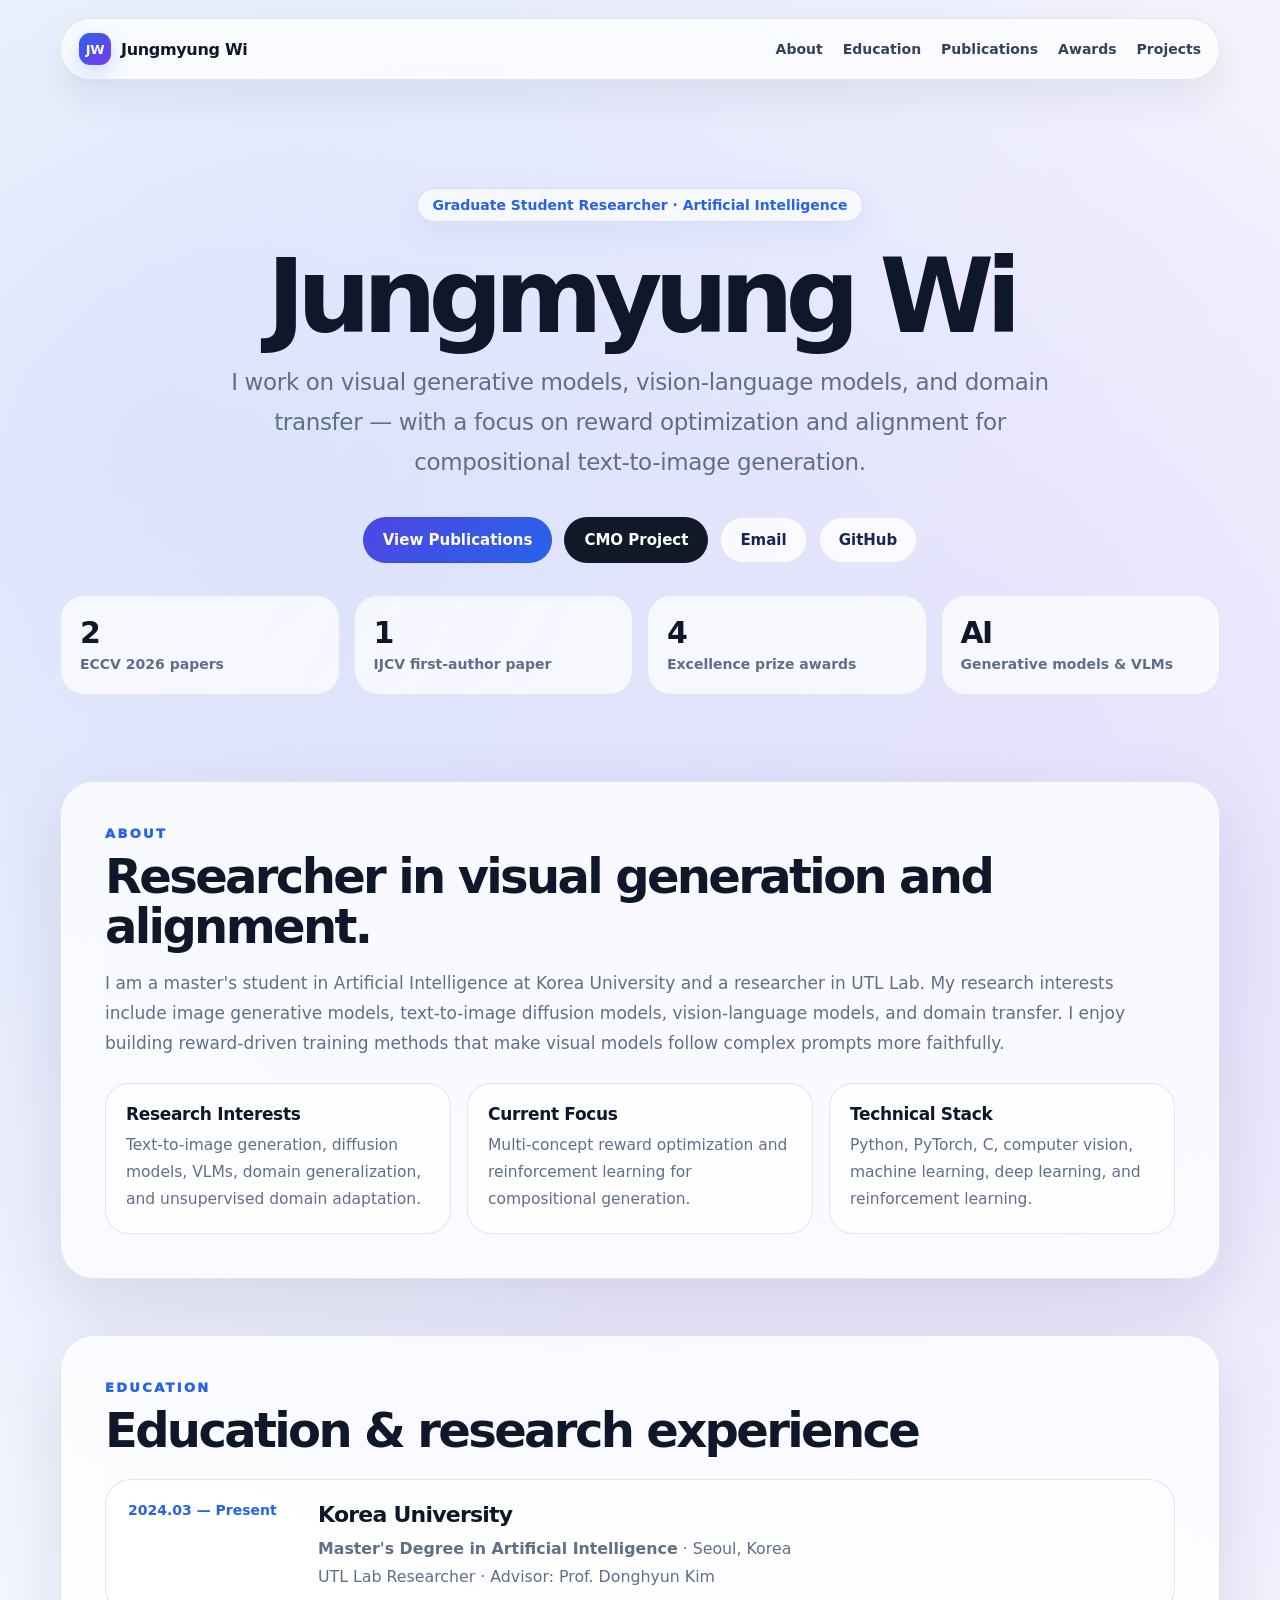
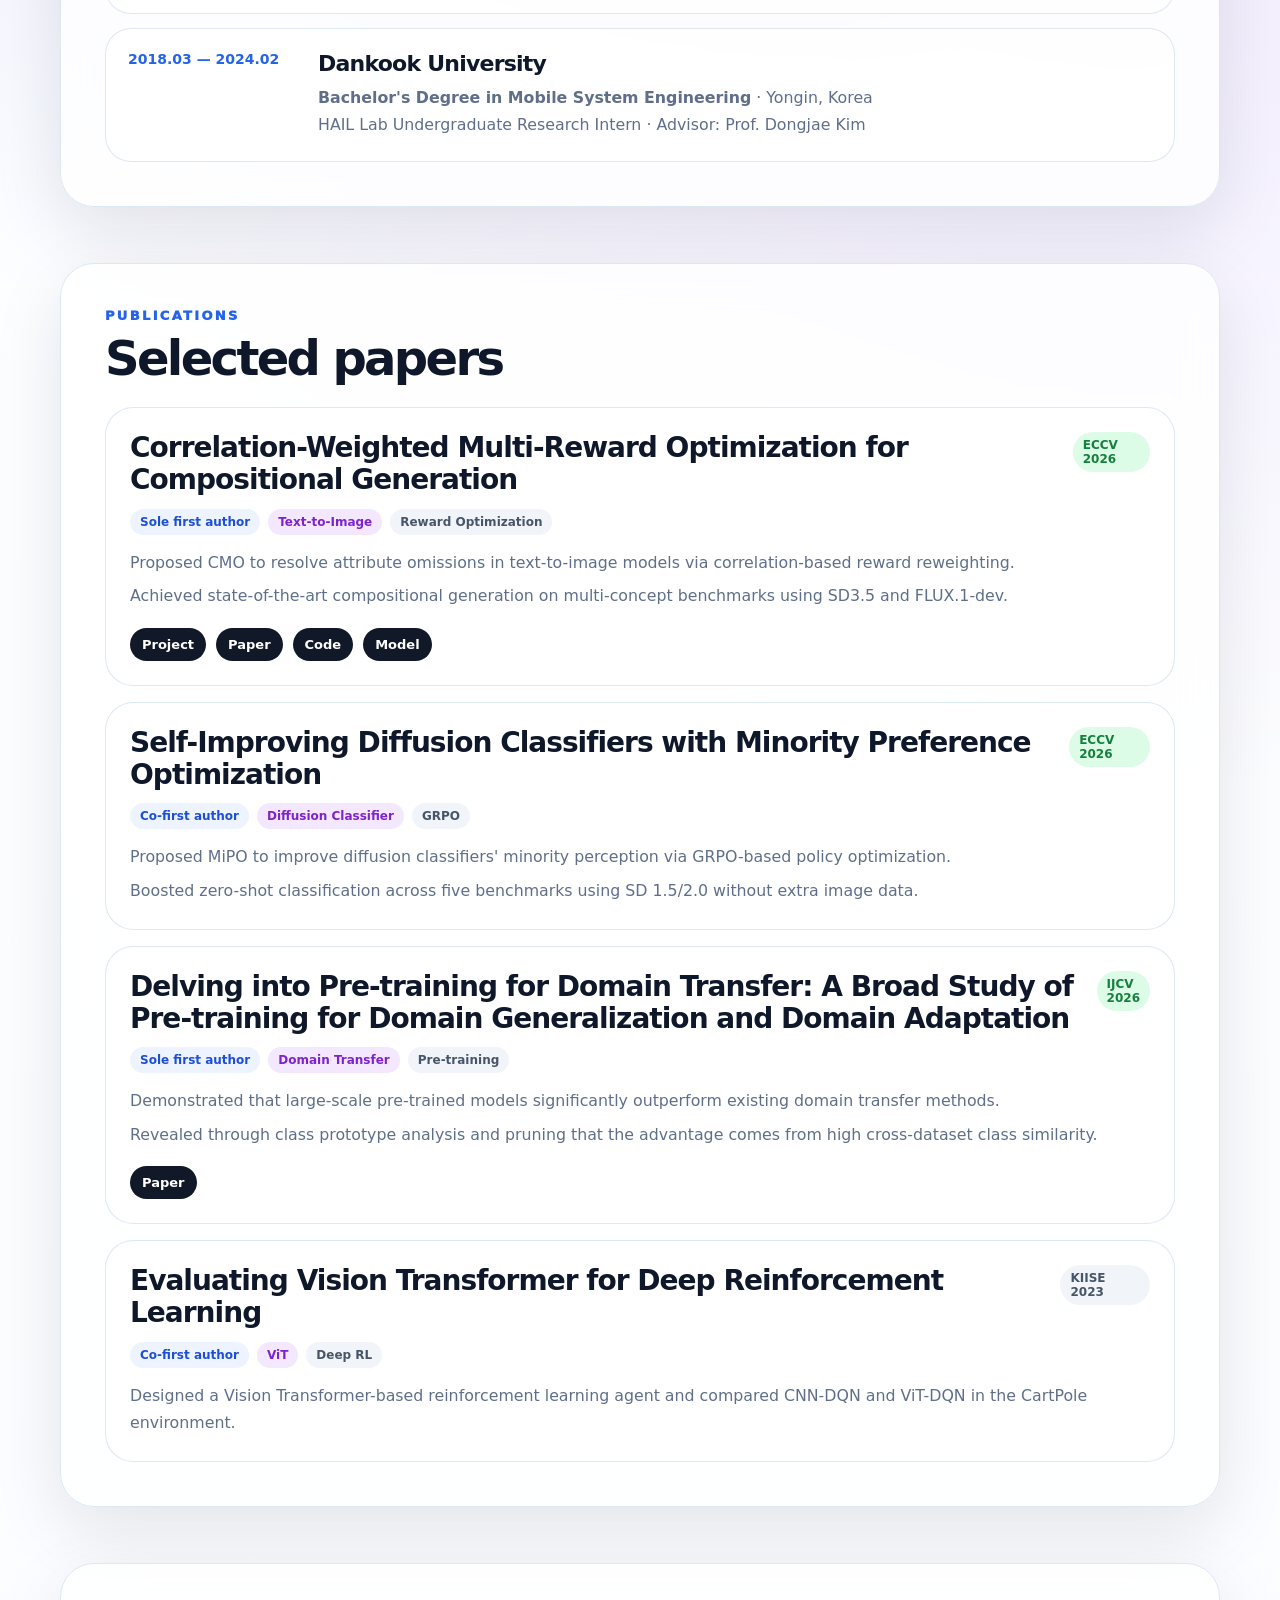
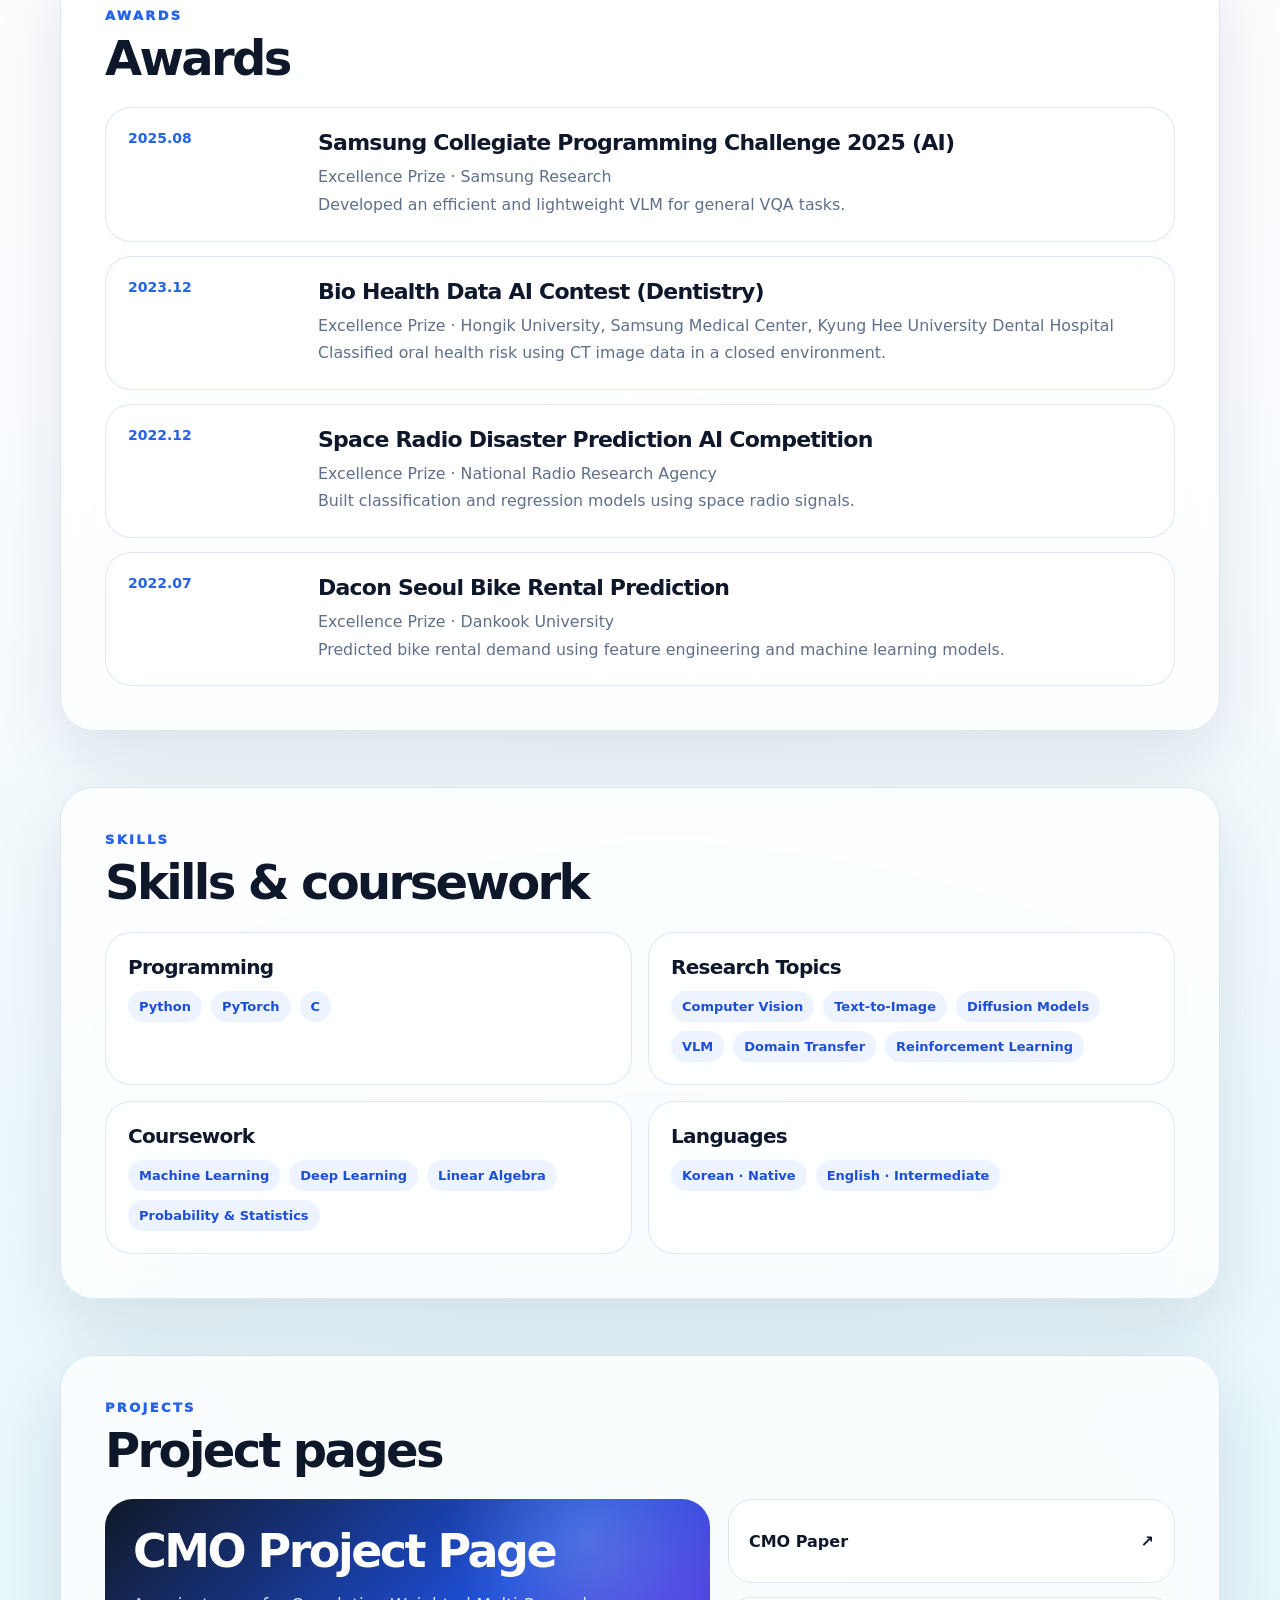
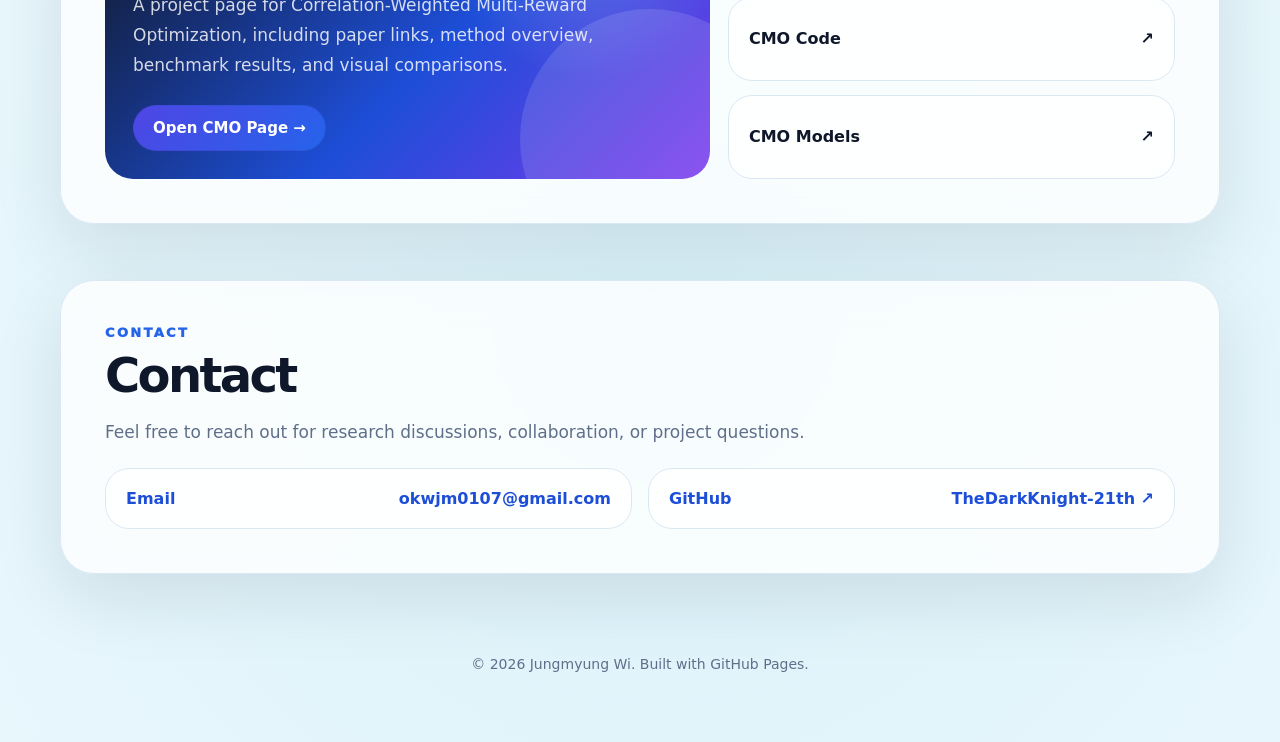
==== index.html @ b69b2a22 "change" ====
<!DOCTYPE html>
<html lang="en">
<head>
  <meta charset="UTF-8" />
  <meta name="viewport" content="width=device-width, initial-scale=1.0" />
  <meta name="description" content="Personal academic homepage of Jungmyung Wi." />
  <title>Jungmyung Wi</title>

  <style>
    :root {
      --bg: #f8fbff;
      --text: #0f172a;
      --muted: #5f6f89;
      --line: #dbe7f5;
      --blue: #2563eb;
      --blue2: #7c3aed;
      --cyan: #06b6d4;
      --green: #22c55e;
      --card: rgba(255, 255, 255, 0.78);
      --shadow: 0 24px 70px rgba(15, 23, 42, 0.10);
    }

    * {
      box-sizing: border-box;
    }

    html {
      scroll-behavior: smooth;
    }

    body {
      margin: 0;
      font-family: Inter, ui-sans-serif, system-ui, -apple-system, BlinkMacSystemFont, "Segoe UI", sans-serif;
      color: var(--text);
      background:
        radial-gradient(circle at 12% 8%, rgba(37, 99, 235, 0.15), transparent 28%),
        radial-gradient(circle at 88% 18%, rgba(124, 58, 237, 0.13), transparent 30%),
        radial-gradient(circle at 52% 92%, rgba(6, 182, 212, 0.13), transparent 32%),
        linear-gradient(180deg, #ffffff 0%, var(--bg) 100%);
      min-height: 100vh;
    }

    a {
      color: inherit;
      text-decoration: none;
    }

    .page {
      width: min(1160px, calc(100% - 40px));
      margin: 0 auto;
    }

    .nav {
      position: sticky;
      top: 18px;
      z-index: 10;
      margin-top: 18px;
      padding: 14px 18px;
      display: flex;
      align-items: center;
      justify-content: space-between;
      border: 1px solid var(--line);
      border-radius: 999px;
      background: rgba(255, 255, 255, 0.76);
      backdrop-filter: blur(16px);
      box-shadow: 0 16px 40px rgba(15, 23, 42, 0.07);
    }

    .brand {
      display: flex;
      align-items: center;
      gap: 10px;
      font-weight: 850;
      letter-spacing: -0.02em;
    }

    .brand-mark {
      width: 32px;
      height: 32px;
      display: grid;
      place-items: center;
      border-radius: 11px;
      color: white;
      background: linear-gradient(135deg, var(--blue), var(--blue2));
      box-shadow: 0 8px 20px rgba(37, 99, 235, 0.22);
      font-size: 13px;
    }

    .nav-links {
      display: flex;
      gap: 20px;
      color: #32425d;
      font-size: 14px;
      font-weight: 700;
    }

    .hero {
      padding: 108px 0 58px;
      text-align: center;
    }

    .eyebrow {
      display: inline-flex;
      align-items: center;
      gap: 8px;
      padding: 8px 14px;
      border: 1px solid #cfe0ff;
      border-radius: 999px;
      background: rgba(255, 255, 255, 0.72);
      color: var(--blue);
      font-weight: 850;
      font-size: 14px;
      box-shadow: 0 10px 30px rgba(37, 99, 235, 0.08);
    }

    h1 {
      margin: 26px auto 16px;
      max-width: 940px;
      font-size: clamp(52px, 9vw, 104px);
      line-height: 0.94;
      letter-spacing: -0.08em;
    }

    .subtitle {
      max-width: 820px;
      margin: 0 auto;
      color: var(--muted);
      font-size: clamp(18px, 2vw, 23px);
      line-height: 1.75;
      letter-spacing: -0.015em;
    }

    .hero-actions {
      margin-top: 34px;
      display: flex;
      justify-content: center;
      gap: 12px;
      flex-wrap: wrap;
    }

    .btn {
      display: inline-flex;
      align-items: center;
      justify-content: center;
      gap: 8px;
      padding: 13px 19px;
      border-radius: 999px;
      font-weight: 850;
      font-size: 15px;
      border: 1px solid rgba(15, 23, 42, 0.08);
      transition: transform 0.18s ease, box-shadow 0.18s ease;
      white-space: nowrap;
    }

    .btn:hover {
      transform: translateY(-2px);
      box-shadow: 0 16px 32px rgba(15, 23, 42, 0.12);
    }

    .btn-primary {
      color: white;
      background: linear-gradient(135deg, #4f46e5, #2563eb);
    }

    .btn-dark {
      color: white;
      background: #111827;
    }

    .btn-light {
      color: #172554;
      background: rgba(255, 255, 255, 0.80);
    }

    section {
      padding: 28px 0;
    }

    .section-card {
      border: 1px solid var(--line);
      border-radius: 34px;
      background: var(--card);
      backdrop-filter: blur(18px);
      box-shadow: var(--shadow);
      padding: clamp(24px, 4vw, 44px);
    }

    .section-title {
      margin: 0 0 10px;
      color: var(--blue);
      font-size: 13px;
      font-weight: 950;
      letter-spacing: 0.18em;
      text-transform: uppercase;
    }

    h2 {
      margin: 0 0 18px;
      font-size: clamp(30px, 4vw, 48px);
      line-height: 1.05;
      letter-spacing: -0.055em;
    }

    h3 {
      margin: 0;
      letter-spacing: -0.035em;
    }

    p {
      color: var(--muted);
      font-size: 17px;
      line-height: 1.75;
      margin: 0;
    }

    .stats {
      display: grid;
      grid-template-columns: repeat(4, 1fr);
      gap: 14px;
      margin-top: 32px;
    }

    .stat {
      padding: 19px;
      border-radius: 24px;
      border: 1px solid rgba(219, 231, 245, 0.95);
      background: rgba(255, 255, 255, 0.72);
      text-align: left;
    }

    .stat b {
      display: block;
      font-size: 30px;
      letter-spacing: -0.06em;
      margin-bottom: 4px;
    }

    .stat span {
      color: var(--muted);
      font-size: 14px;
      line-height: 1.5;
      font-weight: 650;
    }

    .grid {
      display: grid;
      grid-template-columns: repeat(3, 1fr);
      gap: 16px;
      margin-top: 24px;
    }

    .mini-card {
      padding: 20px;
      border-radius: 24px;
      border: 1px solid rgba(219, 231, 245, 0.95);
      background: rgba(255, 255, 255, 0.72);
    }

    .mini-card strong {
      display: block;
      margin-bottom: 8px;
      font-size: 17px;
      letter-spacing: -0.02em;
    }

    .mini-card p {
      font-size: 15.5px;
    }

    .timeline {
      display: grid;
      gap: 14px;
      margin-top: 24px;
    }

    .timeline-item {
      position: relative;
      padding: 22px;
      border-radius: 26px;
      border: 1px solid rgba(219, 231, 245, 0.95);
      background: rgba(255, 255, 255, 0.72);
      display: grid;
      grid-template-columns: 170px 1fr;
      gap: 20px;
    }

    .time {
      color: var(--blue);
      font-weight: 900;
      font-size: 14px;
    }

    .timeline-item h3 {
      font-size: 22px;
      margin-bottom: 8px;
    }

    .timeline-item p {
      font-size: 15.8px;
    }

    .pub-list {
      display: grid;
      gap: 16px;
      margin-top: 24px;
    }

    .pub {
      border: 1px solid rgba(219, 231, 245, 0.95);
      border-radius: 28px;
      background: rgba(255, 255, 255, 0.72);
      padding: 24px;
    }

    .pub-head {
      display: flex;
      align-items: flex-start;
      justify-content: space-between;
      gap: 18px;
      margin-bottom: 8px;
    }

    .pub h3 {
      font-size: clamp(21px, 2.3vw, 28px);
      line-height: 1.15;
    }

    .tag-row {
      display: flex;
      gap: 8px;
      flex-wrap: wrap;
      margin: 12px 0 14px;
    }

    .tag {
      display: inline-flex;
      align-items: center;
      padding: 6px 10px;
      border-radius: 999px;
      background: #eef4ff;
      color: #1d4ed8;
      font-weight: 850;
      font-size: 12px;
    }

    .tag.purple {
      background: #f3e8ff;
      color: #7e22ce;
    }

    .tag.green {
      background: #dcfce7;
      color: #15803d;
    }

    .tag.gray {
      background: #f1f5f9;
      color: #475569;
    }

    .pub p {
      font-size: 15.8px;
      margin-top: 6px;
    }

    .pub-links {
      display: flex;
      gap: 10px;
      flex-wrap: wrap;
      margin-top: 18px;
    }

    .small-link {
      display: inline-flex;
      padding: 9px 12px;
      border-radius: 999px;
      background: #111827;
      color: white;
      font-size: 13px;
      font-weight: 850;
    }

    .project-card {
      margin-top: 24px;
      display: grid;
      grid-template-columns: 1.15fr 0.85fr;
      gap: 18px;
      align-items: stretch;
    }

    .project-main {
      padding: 28px;
      border-radius: 28px;
      color: white;
      background:
        radial-gradient(circle at 80% 15%, rgba(255,255,255,0.20), transparent 26%),
        linear-gradient(135deg, #111827, #1d4ed8 55%, #7c3aed);
      min-height: 270px;
      display: flex;
      flex-direction: column;
      justify-content: space-between;
      overflow: hidden;
      position: relative;
    }

    .project-main::after {
      content: "";
      position: absolute;
      right: -70px;
      bottom: -90px;
      width: 260px;
      height: 260px;
      border-radius: 50%;
      background: rgba(255, 255, 255, 0.12);
    }

    .project-main h3 {
      position: relative;
      max-width: 680px;
      font-size: clamp(28px, 4vw, 46px);
      line-height: 1.05;
      letter-spacing: -0.055em;
    }

    .project-main p {
      position: relative;
      color: rgba(255, 255, 255, 0.82);
      max-width: 620px;
      margin-top: 16px;
    }

    .project-side {
      display: grid;
      gap: 14px;
    }

    .project-link {
      padding: 20px;
      border-radius: 24px;
      border: 1px solid var(--line);
      background: rgba(255, 255, 255, 0.78);
      font-weight: 850;
      display: flex;
      align-items: center;
      justify-content: space-between;
    }

    .skills {
      display: grid;
      grid-template-columns: repeat(2, 1fr);
      gap: 16px;
      margin-top: 24px;
    }

    .skill-block {
      padding: 22px;
      border-radius: 26px;
      border: 1px solid rgba(219, 231, 245, 0.95);
      background: rgba(255, 255, 255, 0.72);
    }

    .skill-block h3 {
      font-size: 20px;
      margin-bottom: 12px;
    }

    .chips {
      display: flex;
      flex-wrap: wrap;
      gap: 9px;
    }

    .chip {
      padding: 8px 11px;
      border-radius: 999px;
      background: #eef4ff;
      color: #1d4ed8;
      font-size: 13px;
      font-weight: 800;
    }

    .contact-panel {
      display: grid;
      grid-template-columns: 1fr 1fr;
      gap: 16px;
      margin-top: 20px;
    }

    .contact-link {
      padding: 20px;
      border-radius: 24px;
      background: rgba(255,255,255,0.78);
      border: 1px solid var(--line);
      font-weight: 900;
      color: #1d4ed8;
      display: flex;
      justify-content: space-between;
      align-items: center;
    }

    .footer {
      padding: 54px 0 70px;
      text-align: center;
      color: var(--muted);
      font-size: 14px;
    }

    @media (max-width: 860px) {
      .stats,
      .grid,
      .skills,
      .project-card,
      .contact-panel {
        grid-template-columns: 1fr;
      }

      .timeline-item {
        grid-template-columns: 1fr;
        gap: 8px;
      }
    }

    @media (max-width: 760px) {
      .nav {
        border-radius: 24px;
        align-items: flex-start;
        gap: 12px;
        flex-direction: column;
      }

      .nav-links {
        width: 100%;
        justify-content: space-between;
        gap: 10px;
        font-size: 13px;
        overflow-x: auto;
      }

      .hero {
        padding-top: 72px;
      }

      .section-card {
        border-radius: 26px;
      }

      .pub-head {
        flex-direction: column;
      }
    }
  </style>
</head>

<body>
  <div class="page">
    <nav class="nav">
      <a class="brand" href="./">
        <span class="brand-mark">JW</span>
        <span>Jungmyung Wi</span>
      </a>

      <div class="nav-links">
        <a href="#about">About</a>
        <a href="#education">Education</a>
        <a href="#publications">Publications</a>
        <a href="#awards">Awards</a>
        <a href="#projects">Projects</a>
      </div>
    </nav>

    <main>
      <section class="hero" id="top">
        <div class="eyebrow">Graduate Student Researcher · Artificial Intelligence</div>
        <h1>Jungmyung Wi</h1>
        <p class="subtitle">
          I work on visual generative models, vision-language models, and domain transfer —
          with a focus on reward optimization and alignment for compositional text-to-image generation.
        </p>

        <div class="hero-actions">
          <a class="btn btn-primary" href="#publications">View Publications</a>
          <a class="btn btn-dark" href="./CMO/">CMO Project</a>
          <a class="btn btn-light" href="mailto:okwjm0107@gmail.com">Email</a>
          <a class="btn btn-light" href="https://github.com/TheDarkKnight-21th" target="_blank" rel="noopener noreferrer">GitHub</a>
        </div>

        <div class="stats">
          <div class="stat"><b>2</b><span>ECCV 2026 papers</span></div>
          <div class="stat"><b>1</b><span>IJCV first-author paper</span></div>
          <div class="stat"><b>4</b><span>Excellence prize awards</span></div>
          <div class="stat"><b>AI</b><span>Generative models & VLMs</span></div>
        </div>
      </section>

      <section id="about">
        <div class="section-card">
          <div class="section-title">About</div>
          <h2>Researcher in visual generation and alignment.</h2>
          <p>
            I am a master's student in Artificial Intelligence at Korea University and a researcher in UTL Lab.
            My research interests include image generative models, text-to-image diffusion models,
            vision-language models, and domain transfer. I enjoy building reward-driven training methods
            that make visual models follow complex prompts more faithfully.
          </p>

          <div class="grid">
            <div class="mini-card">
              <strong>Research Interests</strong>
              <p>Text-to-image generation, diffusion models, VLMs, domain generalization, and unsupervised domain adaptation.</p>
            </div>
            <div class="mini-card">
              <strong>Current Focus</strong>
              <p>Multi-concept reward optimization and reinforcement learning for compositional generation.</p>
            </div>
            <div class="mini-card">
              <strong>Technical Stack</strong>
              <p>Python, PyTorch, C, computer vision, machine learning, deep learning, and reinforcement learning.</p>
            </div>
          </div>
        </div>
      </section>

      <section id="education">
        <div class="section-card">
          <div class="section-title">Education</div>
          <h2>Education & research experience</h2>

          <div class="timeline">
            <div class="timeline-item">
              <div class="time">2024.03 — Present</div>
              <div>
                <h3>Korea University</h3>
                <p><b>Master's Degree in Artificial Intelligence</b> · Seoul, Korea</p>
                <p>UTL Lab Researcher · Advisor: Prof. Donghyun Kim</p>
              </div>
            </div>

            <div class="timeline-item">
              <div class="time">2018.03 — 2024.02</div>
              <div>
                <h3>Dankook University</h3>
                <p><b>Bachelor's Degree in Mobile System Engineering</b> · Yongin, Korea</p>
                <p>HAIL Lab Undergraduate Research Intern · Advisor: Prof. Dongjae Kim</p>
              </div>
            </div>
          </div>
        </div>
      </section>

      <section id="publications">
        <div class="section-card">
          <div class="section-title">Publications</div>
          <h2>Selected papers</h2>

          <div class="pub-list">
            <article class="pub">
              <div class="pub-head">
                <h3>Correlation-Weighted Multi-Reward Optimization for Compositional Generation</h3>
                <span class="tag green">ECCV 2026</span>
              </div>
              <div class="tag-row">
                <span class="tag">Sole first author</span>
                <span class="tag purple">Text-to-Image</span>
                <span class="tag gray">Reward Optimization</span>
              </div>
              <p>
                Proposed CMO to resolve attribute omissions in text-to-image models via correlation-based reward reweighting.
              </p>
              <p>
                Achieved state-of-the-art compositional generation on multi-concept benchmarks using SD3.5 and FLUX.1-dev.
              </p>
              <div class="pub-links">
                <a class="small-link" href="./CMO/">Project</a>
                <a class="small-link" href="https://arxiv.org/abs/2603.18528" target="_blank" rel="noopener noreferrer">Paper</a>
                <a class="small-link" href="https://github.com/TheDarkKnight-21th/CMO" target="_blank" rel="noopener noreferrer">Code</a>
                <a class="small-link" href="https://huggingface.co/collections/Bruece/cmo" target="_blank" rel="noopener noreferrer">Model</a>
              </div>
            </article>

            <article class="pub">
              <div class="pub-head">
                <h3>Self-Improving Diffusion Classifiers with Minority Preference Optimization</h3>
                <span class="tag green">ECCV 2026</span>
              </div>
              <div class="tag-row">
                <span class="tag">Co-first author</span>
                <span class="tag purple">Diffusion Classifier</span>
                <span class="tag gray">GRPO</span>
              </div>
              <p>
                Proposed MiPO to improve diffusion classifiers' minority perception via GRPO-based policy optimization.
              </p>
              <p>
                Boosted zero-shot classification across five benchmarks using SD 1.5/2.0 without extra image data.
              </p>
            </article>

            <article class="pub">
              <div class="pub-head">
                <h3>Delving into Pre-training for Domain Transfer: A Broad Study of Pre-training for Domain Generalization and Domain Adaptation</h3>
                <span class="tag green">IJCV 2026</span>
              </div>
              <div class="tag-row">
                <span class="tag">Sole first author</span>
                <span class="tag purple">Domain Transfer</span>
                <span class="tag gray">Pre-training</span>
              </div>
              <p>
                Demonstrated that large-scale pre-trained models significantly outperform existing domain transfer methods.
              </p>
              <p>
                Revealed through class prototype analysis and pruning that the advantage comes from high cross-dataset class similarity.
              </p>
              <div class="pub-links">
                <a class="small-link" href="https://link.springer.com/article/10.1007/s11263-025-02590-5" target="_blank" rel="noopener noreferrer">Paper</a>
              </div>
            </article>

            <article class="pub">
              <div class="pub-head">
                <h3>Evaluating Vision Transformer for Deep Reinforcement Learning</h3>
                <span class="tag gray">KIISE 2023</span>
              </div>
              <div class="tag-row">
                <span class="tag">Co-first author</span>
                <span class="tag purple">ViT</span>
                <span class="tag gray">Deep RL</span>
              </div>
              <p>
                Designed a Vision Transformer-based reinforcement learning agent and compared CNN-DQN and ViT-DQN in the CartPole environment.
              </p>
            </article>
          </div>
        </div>
      </section>

      <section id="awards">
        <div class="section-card">
          <div class="section-title">Awards</div>
          <h2>Awards</h2>

          <div class="timeline">
            <div class="timeline-item">
              <div class="time">2025.08</div>
              <div>
                <h3>Samsung Collegiate Programming Challenge 2025 (AI)</h3>
                <p>Excellence Prize · Samsung Research</p>
                <p>Developed an efficient and lightweight VLM for general VQA tasks.</p>
              </div>
            </div>

            <div class="timeline-item">
              <div class="time">2023.12</div>
              <div>
                <h3>Bio Health Data AI Contest (Dentistry)</h3>
                <p>Excellence Prize · Hongik University, Samsung Medical Center, Kyung Hee University Dental Hospital</p>
                <p>Classified oral health risk using CT image data in a closed environment.</p>
              </div>
            </div>

            <div class="timeline-item">
              <div class="time">2022.12</div>
              <div>
                <h3>Space Radio Disaster Prediction AI Competition</h3>
                <p>Excellence Prize · National Radio Research Agency</p>
                <p>Built classification and regression models using space radio signals.</p>
              </div>
            </div>

            <div class="timeline-item">
              <div class="time">2022.07</div>
              <div>
                <h3>Dacon Seoul Bike Rental Prediction</h3>
                <p>Excellence Prize · Dankook University</p>
                <p>Predicted bike rental demand using feature engineering and machine learning models.</p>
              </div>
            </div>
          </div>
        </div>
      </section>

      <section id="skills">
        <div class="section-card">
          <div class="section-title">Skills</div>
          <h2>Skills & coursework</h2>

          <div class="skills">
            <div class="skill-block">
              <h3>Programming</h3>
              <div class="chips">
                <span class="chip">Python</span>
                <span class="chip">PyTorch</span>
                <span class="chip">C</span>
              </div>
            </div>

            <div class="skill-block">
              <h3>Research Topics</h3>
              <div class="chips">
                <span class="chip">Computer Vision</span>
                <span class="chip">Text-to-Image</span>
                <span class="chip">Diffusion Models</span>
                <span class="chip">VLM</span>
                <span class="chip">Domain Transfer</span>
                <span class="chip">Reinforcement Learning</span>
              </div>
            </div>

            <div class="skill-block">
              <h3>Coursework</h3>
              <div class="chips">
                <span class="chip">Machine Learning</span>
                <span class="chip">Deep Learning</span>
                <span class="chip">Linear Algebra</span>
                <span class="chip">Probability & Statistics</span>
              </div>
            </div>

            <div class="skill-block">
              <h3>Languages</h3>
              <div class="chips">
                <span class="chip">Korean · Native</span>
                <span class="chip">English · Intermediate</span>
              </div>
            </div>
          </div>
        </div>
      </section>

      <section id="projects">
        <div class="section-card">
          <div class="section-title">Projects</div>
          <h2>Project pages</h2>

          <div class="project-card">
            <a class="project-main" href="./CMO/">
              <div>
                <h3>CMO Project Page</h3>
                <p>
                  A project page for Correlation-Weighted Multi-Reward Optimization,
                  including paper links, method overview, benchmark results, and visual comparisons.
                </p>
              </div>
              <span class="btn btn-primary" style="width:max-content; margin-top:24px;">Open CMO Page →</span>
            </a>

            <div class="project-side">
              <a class="project-link" href="https://arxiv.org/abs/2603.18528" target="_blank" rel="noopener noreferrer">
                <span>CMO Paper</span><span>↗</span>
              </a>
              <a class="project-link" href="https://github.com/TheDarkKnight-21th/CMO" target="_blank" rel="noopener noreferrer">
                <span>CMO Code</span><span>↗</span>
              </a>
              <a class="project-link" href="https://huggingface.co/collections/Bruece/cmo" target="_blank" rel="noopener noreferrer">
                <span>CMO Models</span><span>↗</span>
              </a>
            </div>
          </div>
        </div>
      </section>

      <section id="contact">
        <div class="section-card">
          <div class="section-title">Contact</div>
          <h2>Contact</h2>
          <p>
            Feel free to reach out for research discussions, collaboration, or project questions.
          </p>

          <div class="contact-panel">
            <a class="contact-link" href="mailto:okwjm0107@gmail.com">
              <span>Email</span><span>okwjm0107@gmail.com</span>
            </a>
            <a class="contact-link" href="https://github.com/TheDarkKnight-21th" target="_blank" rel="noopener noreferrer">
              <span>GitHub</span><span>TheDarkKnight-21th ↗</span>
            </a>
          </div>
        </div>
      </section>
    </main>

    <footer class="footer">
      © 2026 Jungmyung Wi. Built with GitHub Pages.
    </footer>
  </div>
</body>
</html>
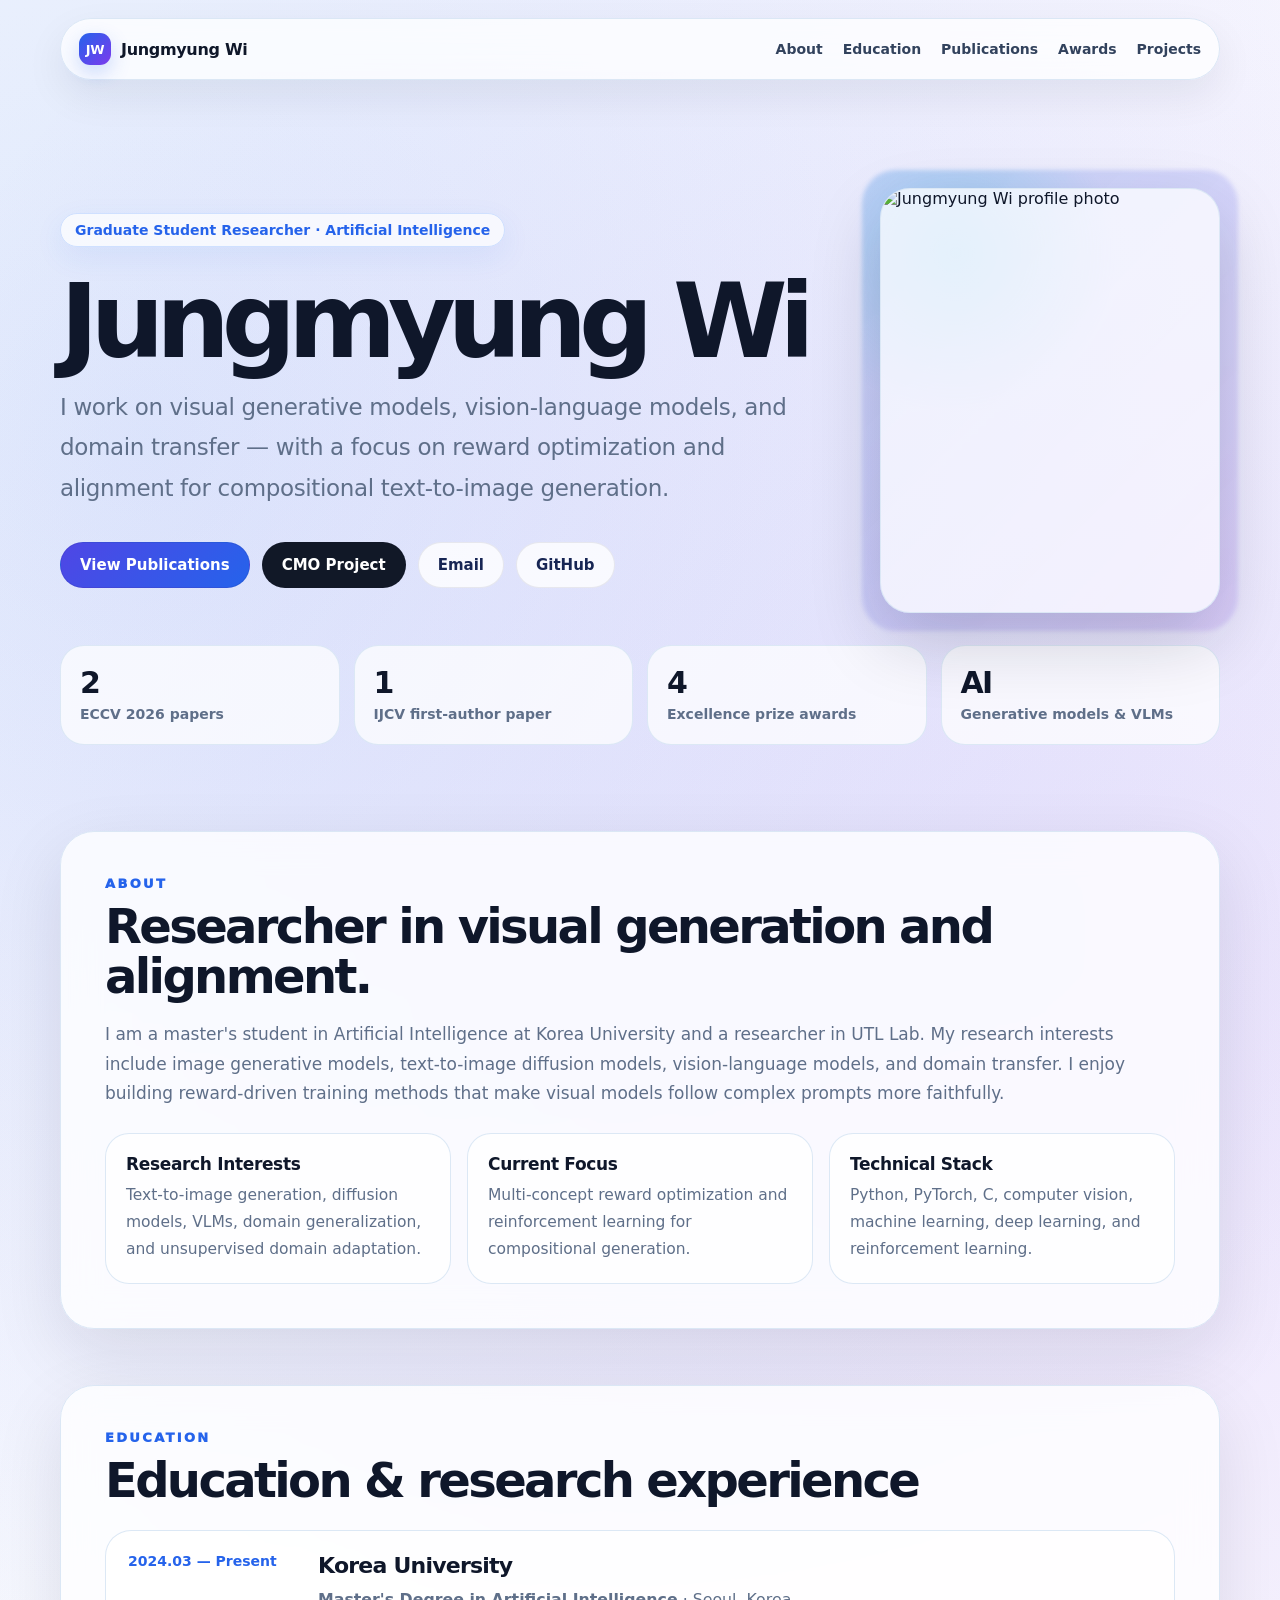
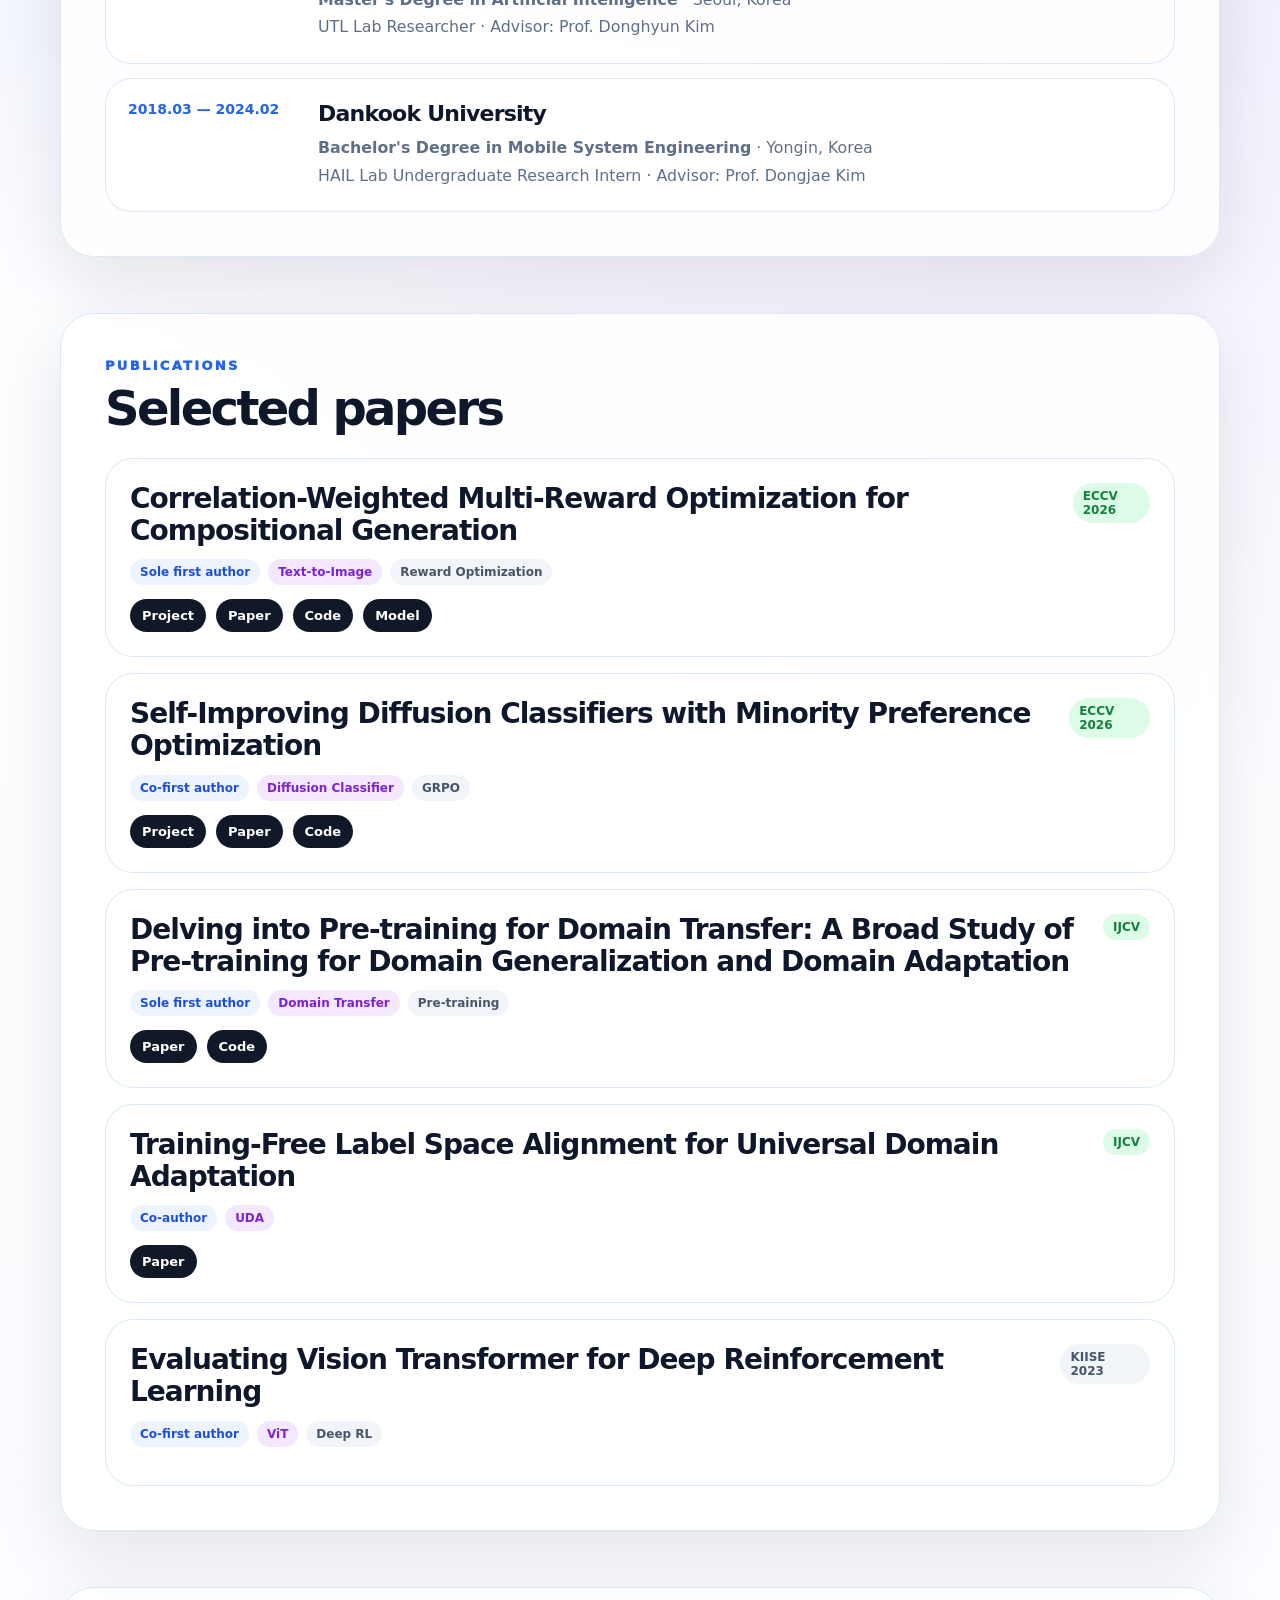
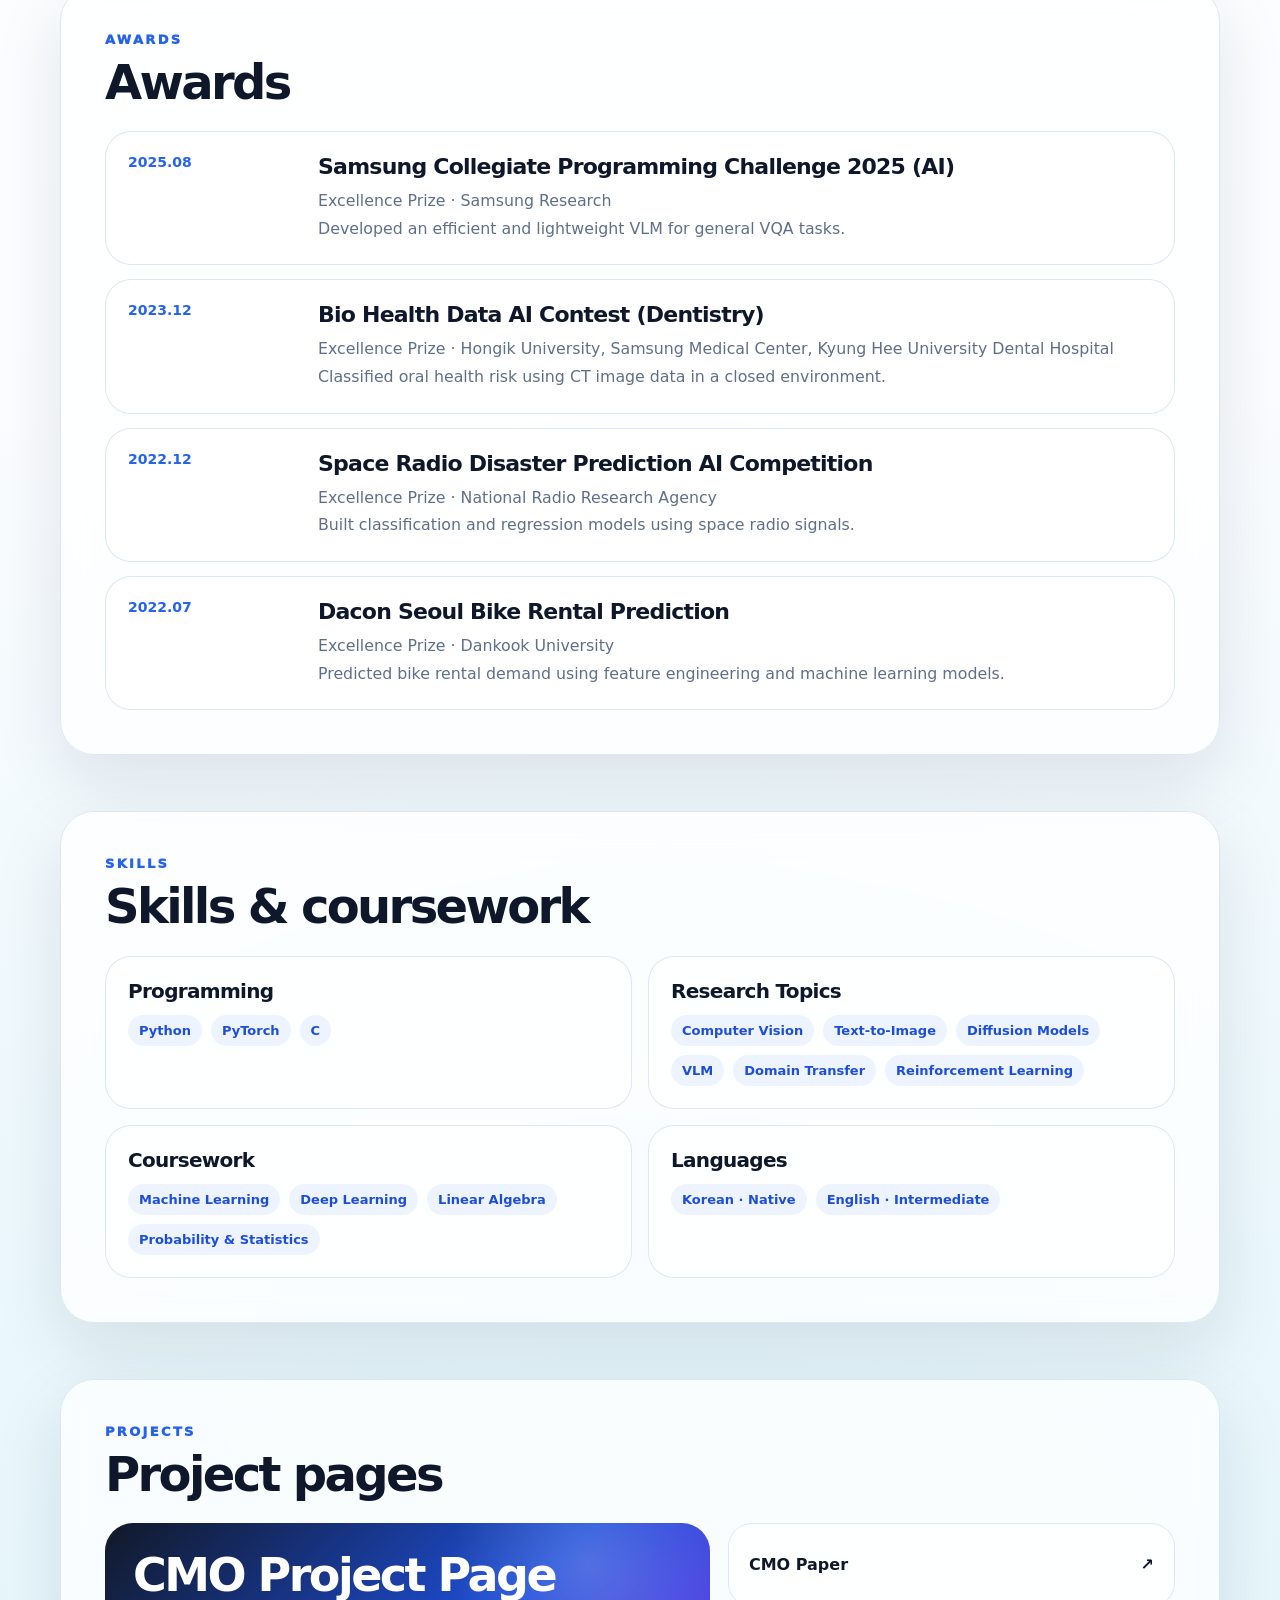
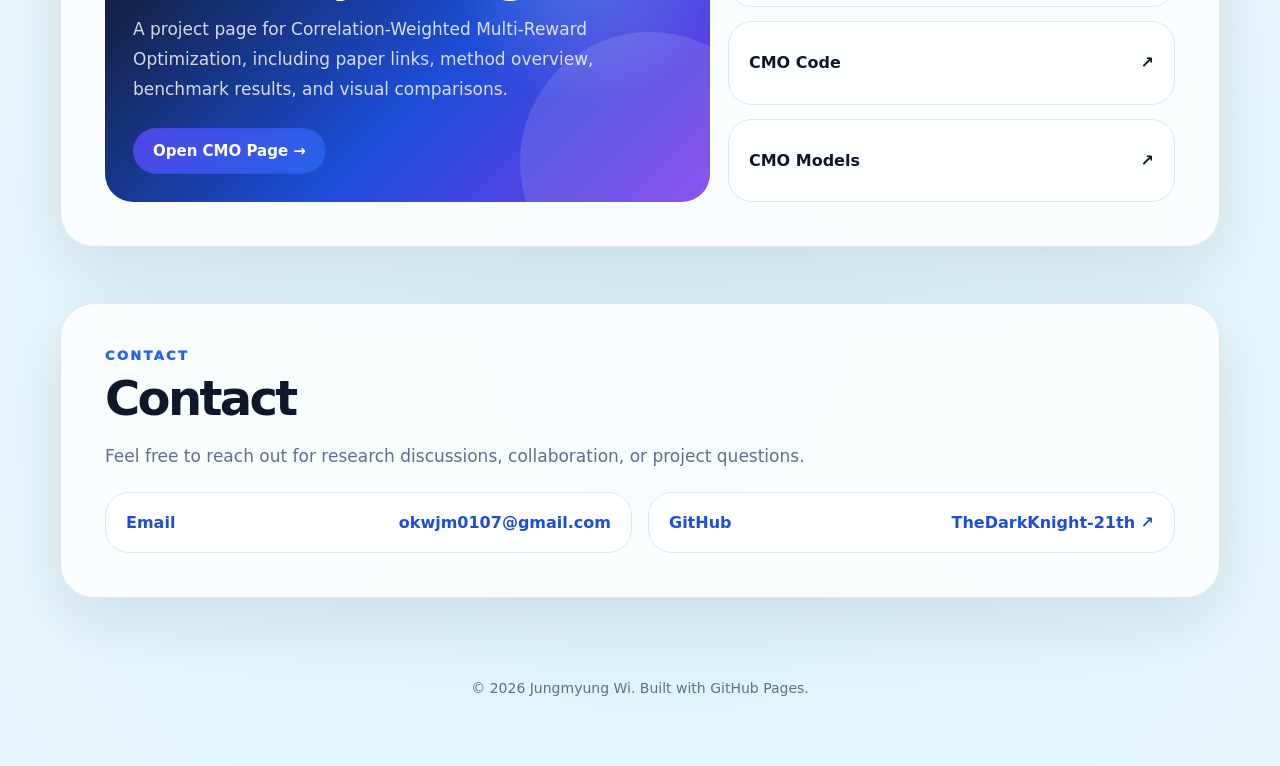
==== commit 7f6bee14: "change" ====
--- a/index.html
+++ b/index.html
@@ -99,6 +99,48 @@
       text-align: center;
     }
 
+    .hero-inner {
+      display: grid;
+      grid-template-columns: minmax(0, 1fr) 340px;
+      align-items: center;
+      gap: clamp(36px, 6vw, 72px);
+      text-align: left;
+    }
+
+    .hero-copy {
+      min-width: 0;
+    }
+
+    .hero-photo-wrap {
+      position: relative;
+      width: min(100%, 340px);
+      justify-self: end;
+    }
+
+    .hero-photo-wrap::before {
+      content: "";
+      position: absolute;
+      inset: -18px;
+      border-radius: 34px;
+      background:
+        radial-gradient(circle at 25% 18%, rgba(6, 182, 212, 0.22), transparent 34%),
+        linear-gradient(135deg, rgba(37, 99, 235, 0.18), rgba(124, 58, 237, 0.15));
+      filter: blur(2px);
+      z-index: -1;
+    }
+
+    .hero-photo {
+      display: block;
+      width: 100%;
+      aspect-ratio: 4 / 5;
+      object-fit: cover;
+      object-position: center 24%;
+      border: 1px solid rgba(219, 231, 245, 0.95);
+      border-radius: 30px;
+      background: rgba(255, 255, 255, 0.72);
+      box-shadow: 0 28px 70px rgba(15, 23, 42, 0.18);
+    }
+
     .eyebrow {
       display: inline-flex;
       align-items: center;
@@ -114,7 +156,7 @@
     }
 
     h1 {
-      margin: 26px auto 16px;
+      margin: 26px 0 16px;
       max-width: 940px;
       font-size: clamp(52px, 9vw, 104px);
       line-height: 0.94;
@@ -123,7 +165,7 @@
 
     .subtitle {
       max-width: 820px;
-      margin: 0 auto;
+      margin: 0;
       color: var(--muted);
       font-size: clamp(18px, 2vw, 23px);
       line-height: 1.75;
@@ -133,7 +175,7 @@
     .hero-actions {
       margin-top: 34px;
       display: flex;
-      justify-content: center;
+      justify-content: flex-start;
       gap: 12px;
       flex-wrap: wrap;
     }
@@ -367,7 +409,7 @@
       display: flex;
       gap: 10px;
       flex-wrap: wrap;
-      margin-top: 18px;
+      margin-top: 14px;
     }
 
     .small-link {
@@ -506,6 +548,27 @@
     }
 
     @media (max-width: 860px) {
+      .hero-inner {
+        grid-template-columns: 1fr;
+        text-align: center;
+      }
+
+      .hero-photo-wrap {
+        width: min(72vw, 320px);
+        justify-self: center;
+        order: -1;
+      }
+
+      h1,
+      .subtitle {
+        margin-left: auto;
+        margin-right: auto;
+      }
+
+      .hero-actions {
+        justify-content: center;
+      }
+
       .stats,
       .grid,
       .skills,
@@ -538,6 +601,10 @@
 
       .hero {
         padding-top: 72px;
+      }
+
+      .hero-photo-wrap {
+        width: min(78vw, 280px);
       }
 
       .section-card {
@@ -570,18 +637,26 @@
 
     <main>
       <section class="hero" id="top">
-        <div class="eyebrow">Graduate Student Researcher · Artificial Intelligence</div>
-        <h1>Jungmyung Wi</h1>
-        <p class="subtitle">
-          I work on visual generative models, vision-language models, and domain transfer —
-          with a focus on reward optimization and alignment for compositional text-to-image generation.
-        </p>
-
-        <div class="hero-actions">
-          <a class="btn btn-primary" href="#publications">View Publications</a>
-          <a class="btn btn-dark" href="./CMO/">CMO Project</a>
-          <a class="btn btn-light" href="mailto:okwjm0107@gmail.com">Email</a>
-          <a class="btn btn-light" href="https://github.com/TheDarkKnight-21th" target="_blank" rel="noopener noreferrer">GitHub</a>
+        <div class="hero-inner">
+          <div class="hero-copy">
+            <div class="eyebrow">Graduate Student Researcher · Artificial Intelligence</div>
+            <h1>Jungmyung Wi</h1>
+            <p class="subtitle">
+              I work on visual generative models, vision-language models, and domain transfer —
+              with a focus on reward optimization and alignment for compositional text-to-image generation.
+            </p>
+
+            <div class="hero-actions">
+              <a class="btn btn-primary" href="#publications">View Publications</a>
+              <a class="btn btn-dark" href="./CMO/">CMO Project</a>
+              <a class="btn btn-light" href="mailto:okwjm0107@gmail.com">Email</a>
+              <a class="btn btn-light" href="https://github.com/TheDarkKnight-21th" target="_blank" rel="noopener noreferrer">GitHub</a>
+            </div>
+          </div>
+
+          <div class="hero-photo-wrap">
+            <img class="hero-photo" src="images/real_profile1.jpg" alt="Jungmyung Wi profile photo" />
+          </div>
         </div>
 
         <div class="stats">
@@ -663,12 +738,6 @@
                 <span class="tag purple">Text-to-Image</span>
                 <span class="tag gray">Reward Optimization</span>
               </div>
-              <p>
-                Proposed CMO to resolve attribute omissions in text-to-image models via correlation-based reward reweighting.
-              </p>
-              <p>
-                Achieved state-of-the-art compositional generation on multi-concept benchmarks using SD3.5 and FLUX.1-dev.
-              </p>
               <div class="pub-links">
                 <a class="small-link" href="./CMO/">Project</a>
                 <a class="small-link" href="https://arxiv.org/abs/2603.18528" target="_blank" rel="noopener noreferrer">Paper</a>
@@ -687,32 +756,41 @@
                 <span class="tag purple">Diffusion Classifier</span>
                 <span class="tag gray">GRPO</span>
               </div>
-              <p>
-                Proposed MiPO to improve diffusion classifiers' minority perception via GRPO-based policy optimization.
-              </p>
-              <p>
-                Boosted zero-shot classification across five benchmarks using SD 1.5/2.0 without extra image data.
-              </p>
+              <div class="pub-links">
+                <a class="small-link" href="./MiPO/">Project</a>
+                <a class="small-link" href="https://arxiv.org/abs/2607.03770v1" target="_blank" rel="noopener noreferrer">Paper</a>
+                <a class="small-link" href="https://github.com/gustn9609/MiPO" target="_blank" rel="noopener noreferrer">Code</a>
+              </div>
             </article>
 
             <article class="pub">
               <div class="pub-head">
                 <h3>Delving into Pre-training for Domain Transfer: A Broad Study of Pre-training for Domain Generalization and Domain Adaptation</h3>
-                <span class="tag green">IJCV 2026</span>
+                <span class="tag green">IJCV</span>
               </div>
               <div class="tag-row">
                 <span class="tag">Sole first author</span>
                 <span class="tag purple">Domain Transfer</span>
                 <span class="tag gray">Pre-training</span>
               </div>
-              <p>
-                Demonstrated that large-scale pre-trained models significantly outperform existing domain transfer methods.
-              </p>
-              <p>
-                Revealed through class prototype analysis and pruning that the advantage comes from high cross-dataset class similarity.
-              </p>
               <div class="pub-links">
                 <a class="small-link" href="https://link.springer.com/article/10.1007/s11263-025-02590-5" target="_blank" rel="noopener noreferrer">Paper</a>
+                <a class="small-link" href="https://github.com/TheDarkKnight-21th/Pretraining_Effect_in_DomainTransfer" target="_blank" rel="noopener noreferrer">Code</a>
+
+              </div>
+            </article>
+
+            <article class="pub">
+              <div class="pub-head">
+                <h3>Training-Free Label Space Alignment for Universal Domain Adaptation</h3>
+                <span class="tag green">IJCV</span>
+              </div>
+              <div class="tag-row">
+                <span class="tag">Co-author</span>
+                <span class="tag purple">UDA</span>
+              </div>
+              <div class="pub-links">
+                <a class="small-link" href="https://www.sciencedirect.com/science/article/pii/S0952197626018427" target="_blank" rel="noopener noreferrer">Paper</a>
               </div>
             </article>
 
@@ -726,9 +804,6 @@
                 <span class="tag purple">ViT</span>
                 <span class="tag gray">Deep RL</span>
               </div>
-              <p>
-                Designed a Vision Transformer-based reinforcement learning agent and compared CNN-DQN and ViT-DQN in the CartPole environment.
-              </p>
             </article>
           </div>
         </div>
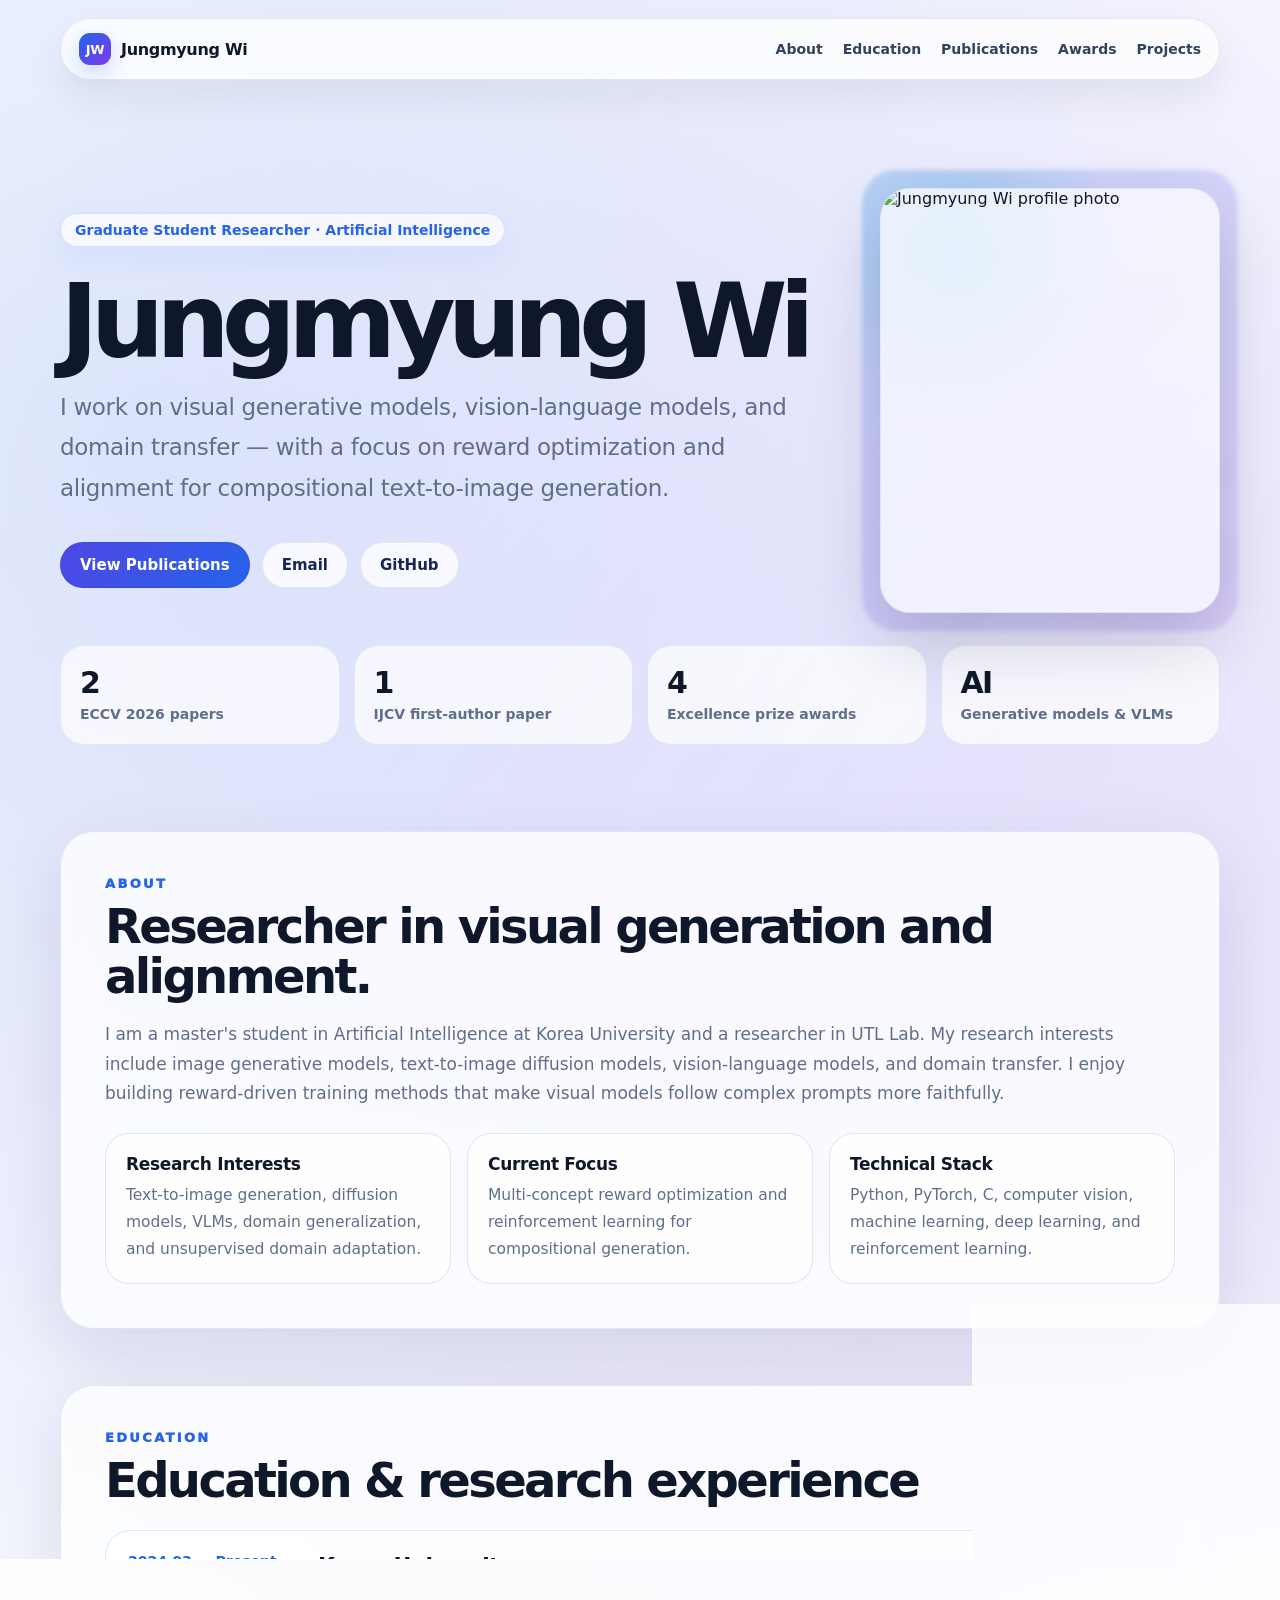
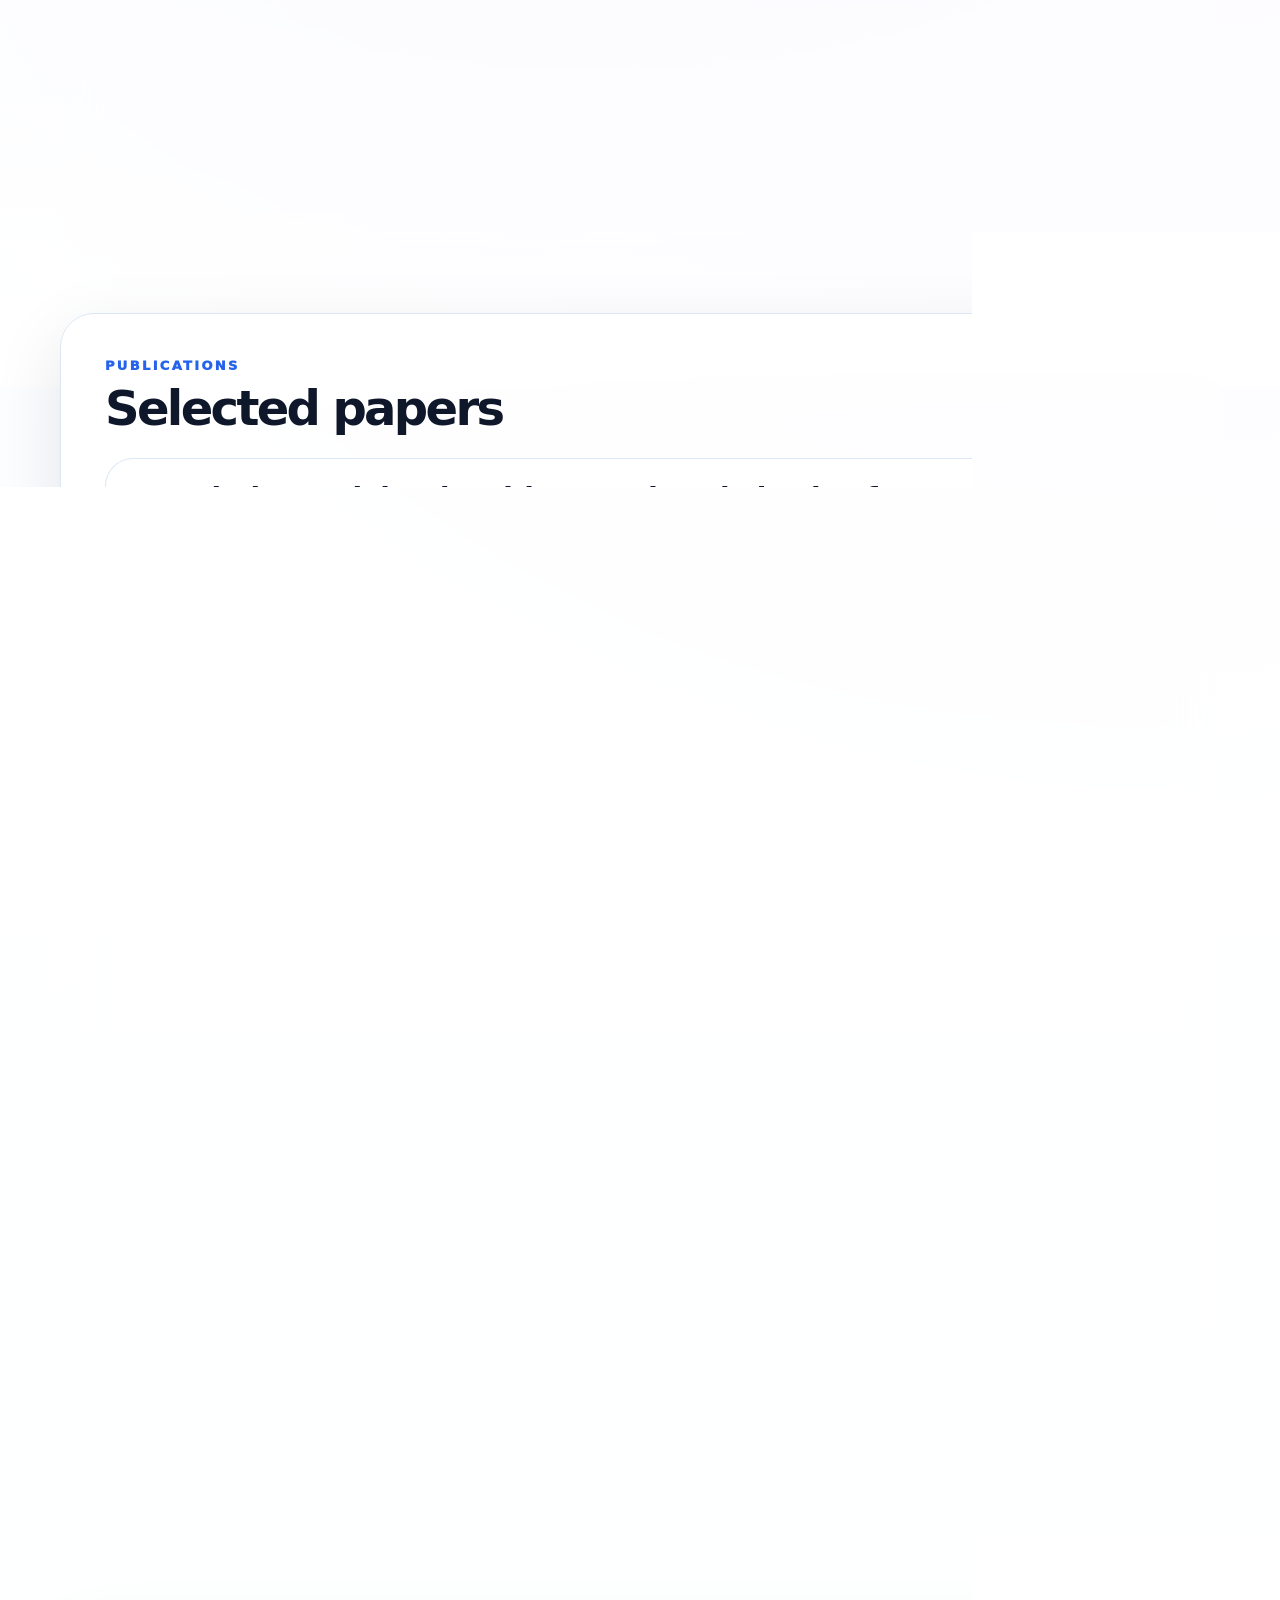
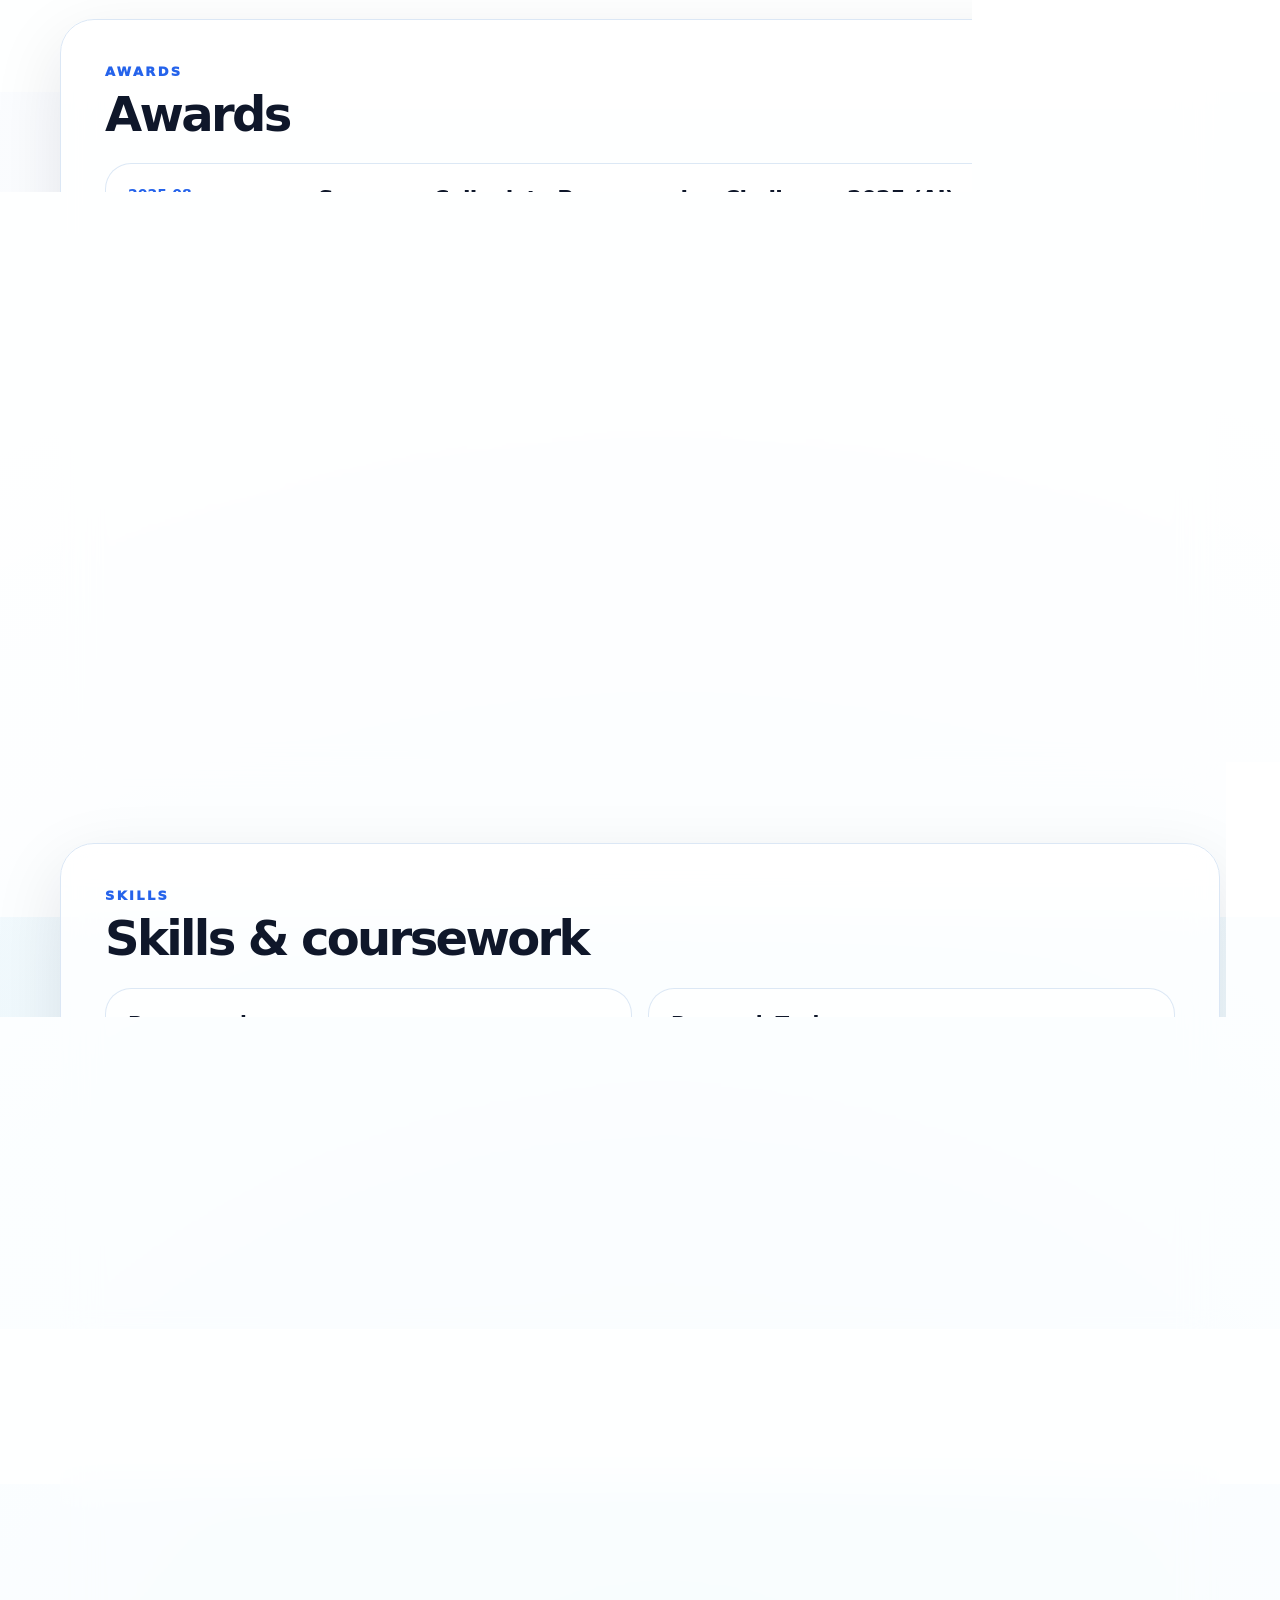
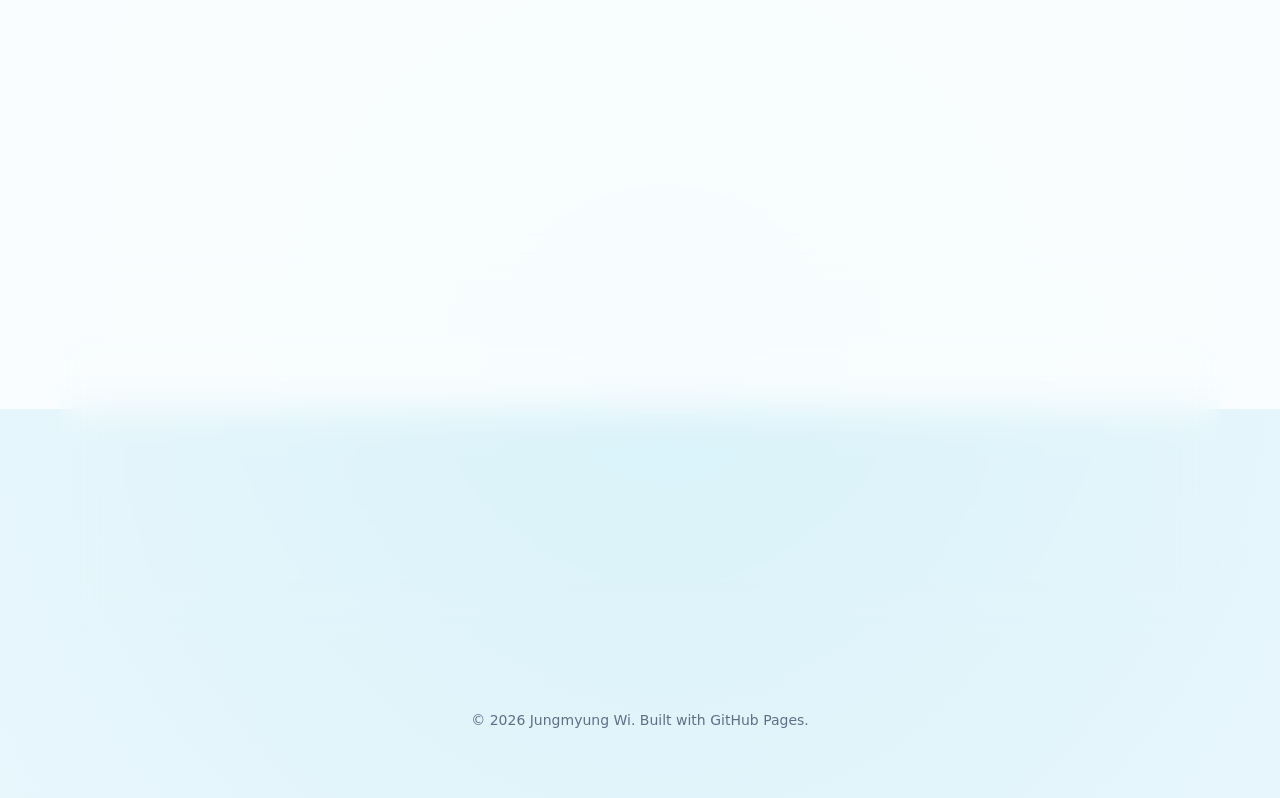
==== commit 348c23c2: "change" ====
--- a/index.html
+++ b/index.html
@@ -648,7 +648,6 @@
 
             <div class="hero-actions">
               <a class="btn btn-primary" href="#publications">View Publications</a>
-              <a class="btn btn-dark" href="./CMO/">CMO Project</a>
               <a class="btn btn-light" href="mailto:okwjm0107@gmail.com">Email</a>
               <a class="btn btn-light" href="https://github.com/TheDarkKnight-21th" target="_blank" rel="noopener noreferrer">GitHub</a>
             </div>
@@ -766,7 +765,7 @@
             <article class="pub">
               <div class="pub-head">
                 <h3>Delving into Pre-training for Domain Transfer: A Broad Study of Pre-training for Domain Generalization and Domain Adaptation</h3>
-                <span class="tag green">IJCV</span>
+                <span class="tag green">IJCV in 2026</span>
               </div>
               <div class="tag-row">
                 <span class="tag">Sole first author</span>
@@ -783,7 +782,7 @@
             <article class="pub">
               <div class="pub-head">
                 <h3>Training-Free Label Space Alignment for Universal Domain Adaptation</h3>
-                <span class="tag green">IJCV</span>
+                <span class="tag green">EAAI in 2026</span>
               </div>
               <div class="tag-row">
                 <span class="tag">Co-author</span>
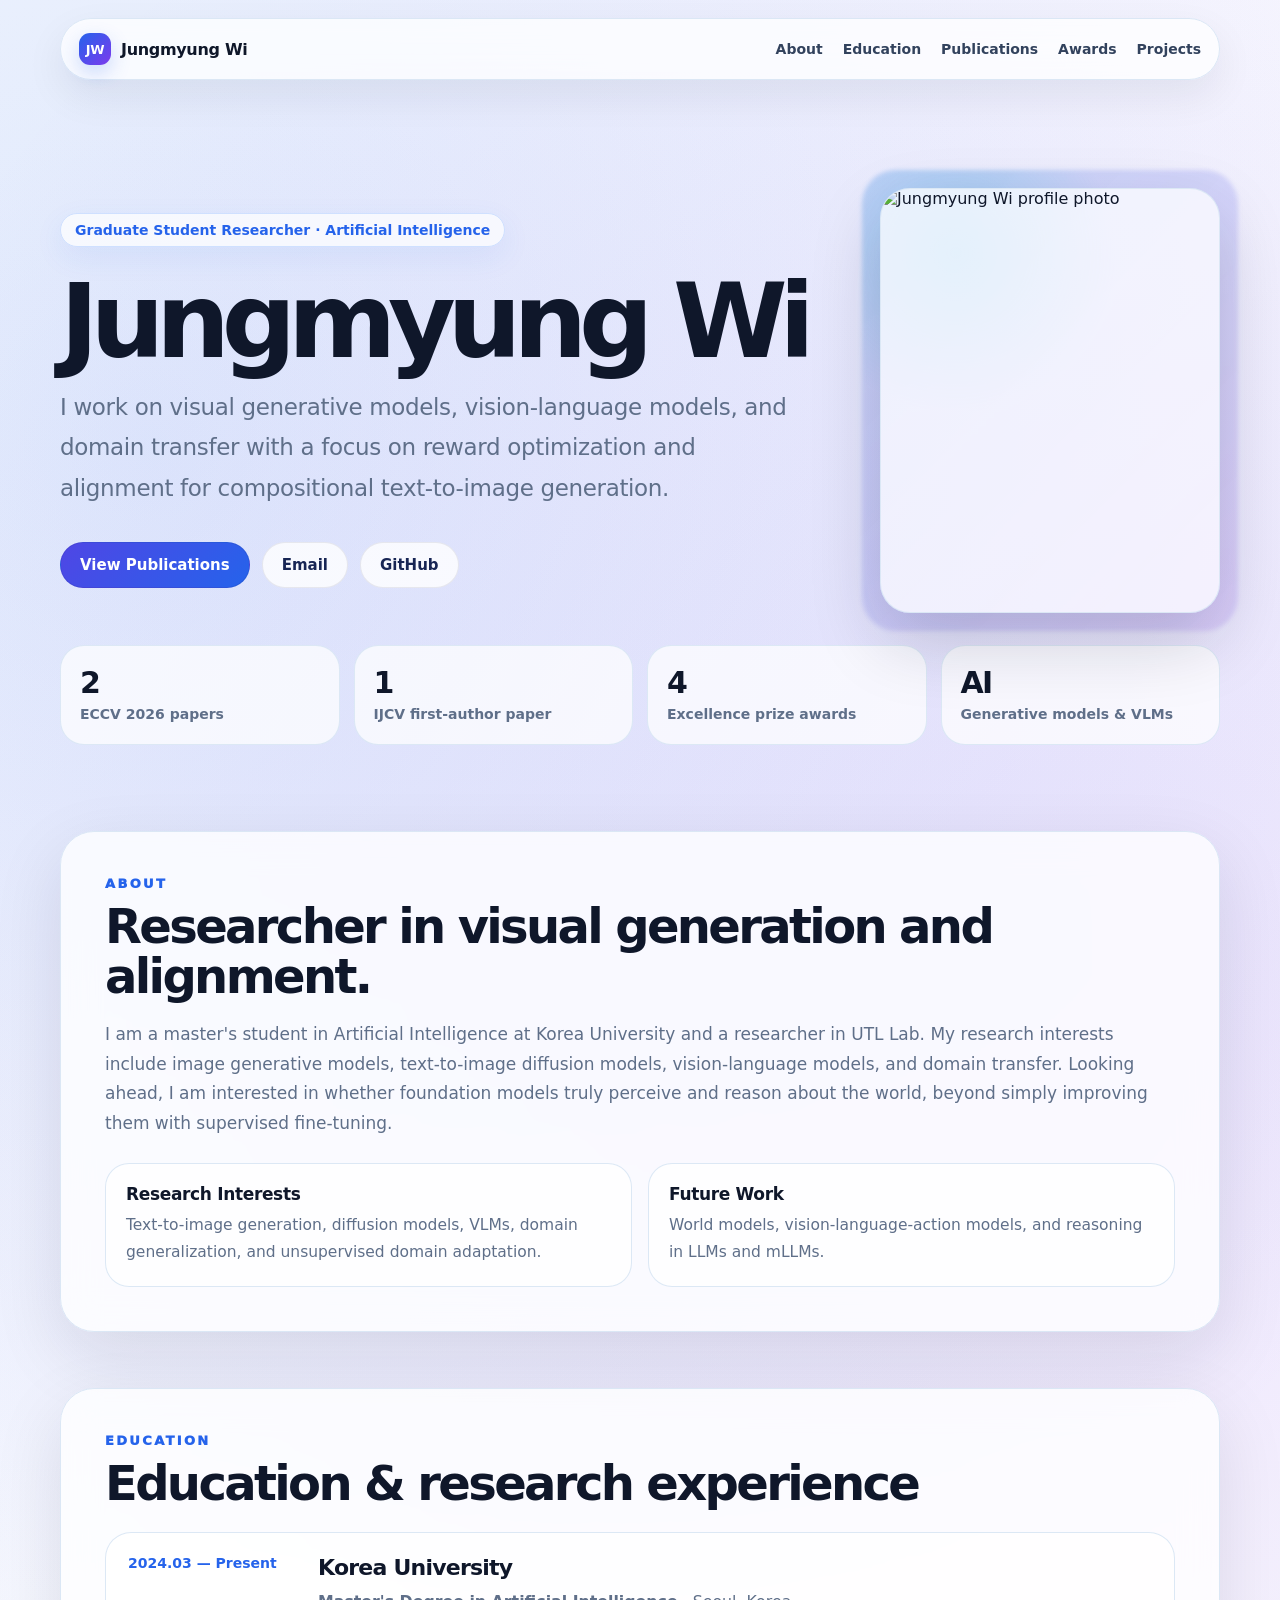
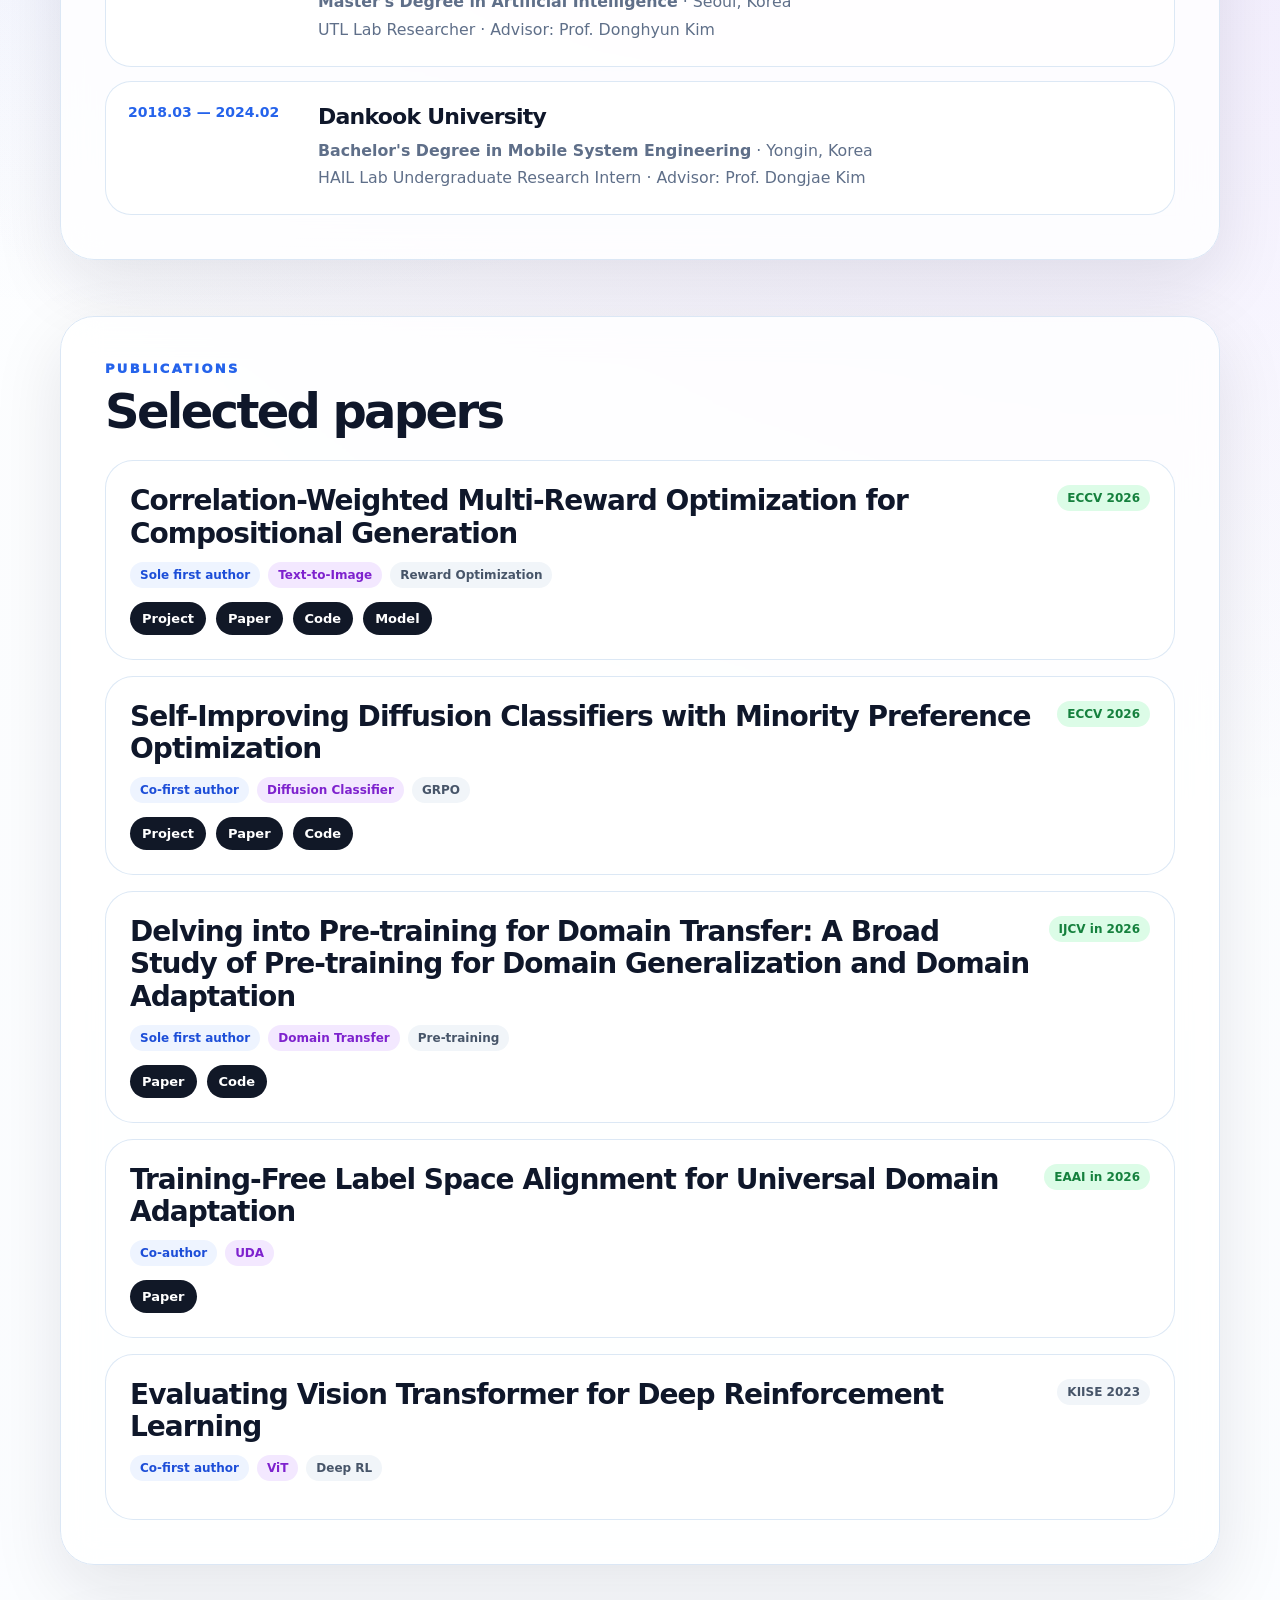
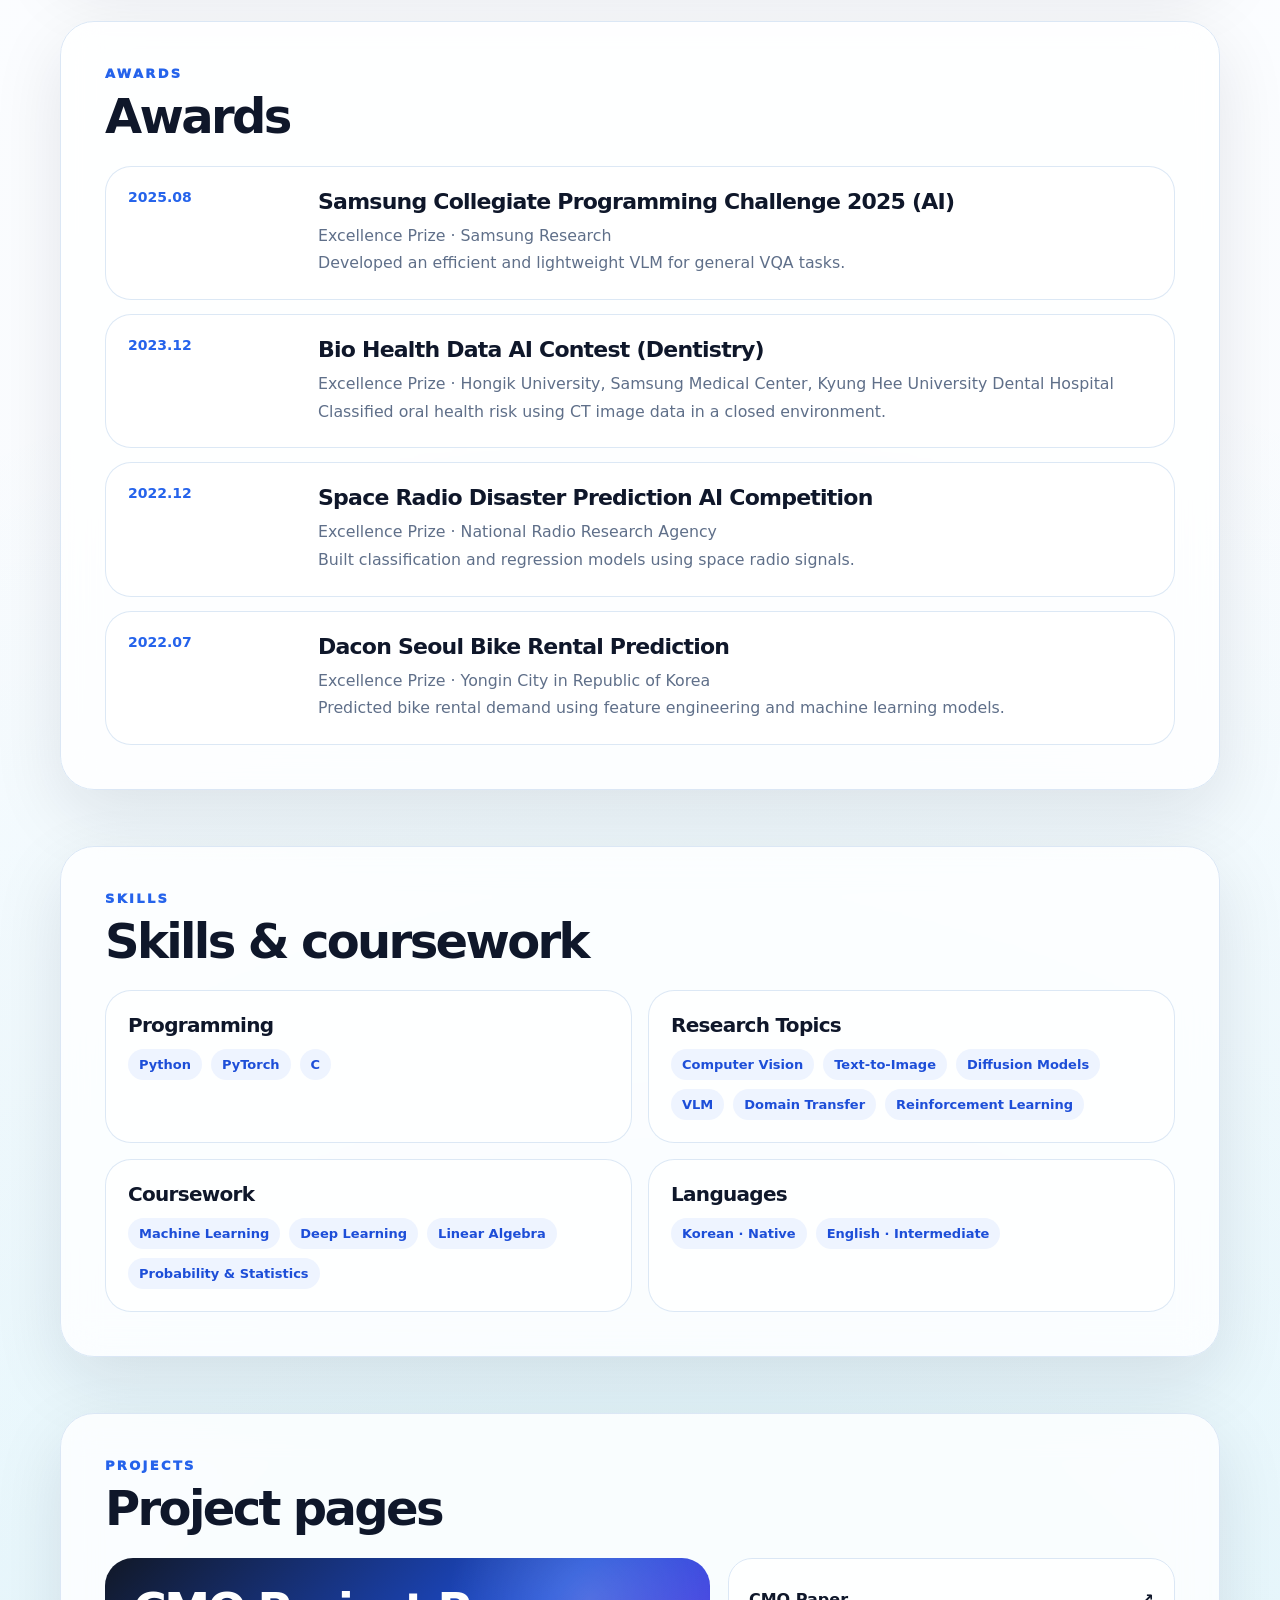
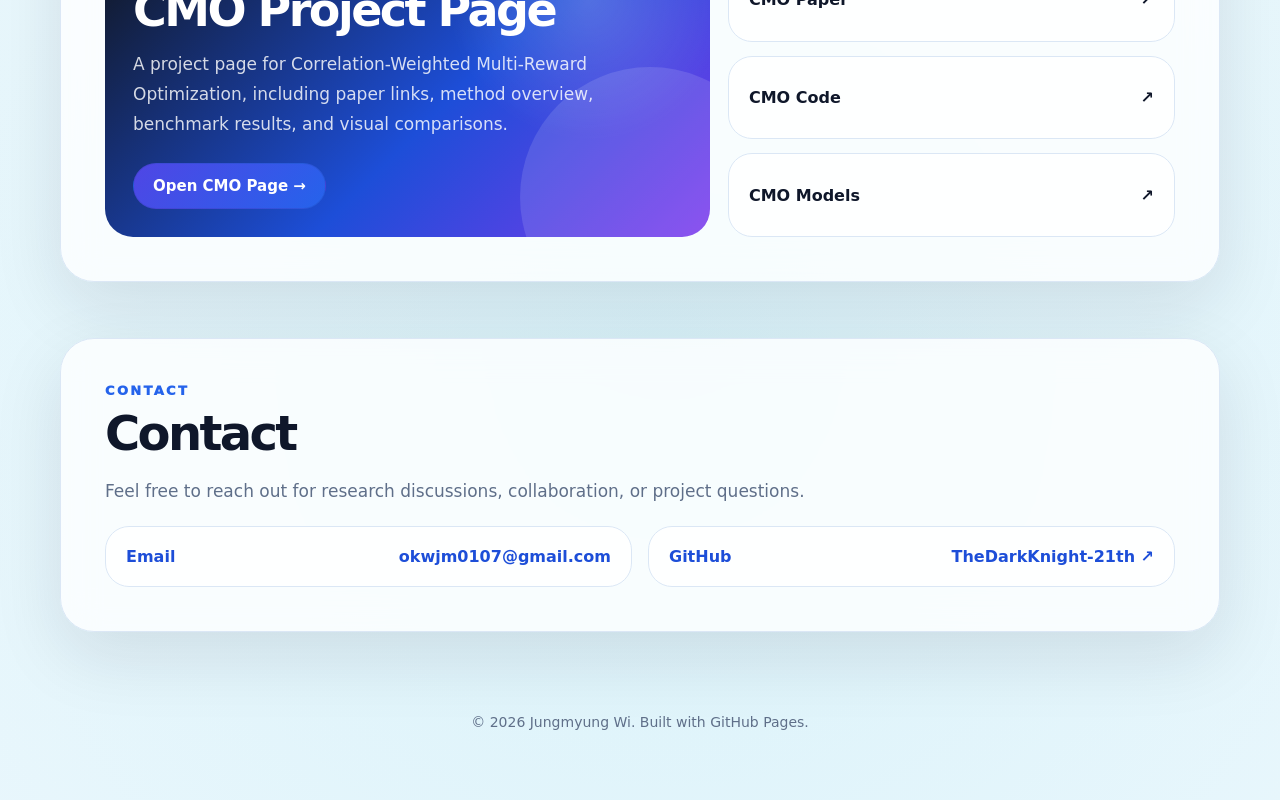
==== commit 6fe97bd1: "change" ====
--- a/index.html
+++ b/index.html
@@ -286,7 +286,7 @@
 
     .grid {
       display: grid;
-      grid-template-columns: repeat(3, 1fr);
+      grid-template-columns: repeat(2, 1fr);
       gap: 16px;
       margin-top: 24px;
     }
@@ -377,6 +377,8 @@
     .tag {
       display: inline-flex;
       align-items: center;
+      flex-shrink: 0;
+      white-space: nowrap;
       padding: 6px 10px;
       border-radius: 999px;
       background: #eef4ff;
@@ -642,7 +644,7 @@
             <div class="eyebrow">Graduate Student Researcher · Artificial Intelligence</div>
             <h1>Jungmyung Wi</h1>
             <p class="subtitle">
-              I work on visual generative models, vision-language models, and domain transfer —
+              I work on visual generative models, vision-language models, and domain transfer
               with a focus on reward optimization and alignment for compositional text-to-image generation.
             </p>
 
@@ -673,8 +675,9 @@
           <p>
             I am a master's student in Artificial Intelligence at Korea University and a researcher in UTL Lab.
             My research interests include image generative models, text-to-image diffusion models,
-            vision-language models, and domain transfer. I enjoy building reward-driven training methods
-            that make visual models follow complex prompts more faithfully.
+            vision-language models, and domain transfer. Looking ahead, I am interested in whether
+            foundation models truly perceive and reason about the world, beyond simply improving them
+            with supervised fine-tuning.
           </p>
 
           <div class="grid">
@@ -683,12 +686,8 @@
               <p>Text-to-image generation, diffusion models, VLMs, domain generalization, and unsupervised domain adaptation.</p>
             </div>
             <div class="mini-card">
-              <strong>Current Focus</strong>
-              <p>Multi-concept reward optimization and reinforcement learning for compositional generation.</p>
-            </div>
-            <div class="mini-card">
-              <strong>Technical Stack</strong>
-              <p>Python, PyTorch, C, computer vision, machine learning, deep learning, and reinforcement learning.</p>
+              <strong>Future Work</strong>
+              <p>World models, vision-language-action models, and reasoning in LLMs and mLLMs.</p>
             </div>
           </div>
         </div>
@@ -845,7 +844,7 @@
               <div class="time">2022.07</div>
               <div>
                 <h3>Dacon Seoul Bike Rental Prediction</h3>
-                <p>Excellence Prize · Dankook University</p>
+                <p>Excellence Prize · Yongin City in Republic of Korea</p>
                 <p>Predicted bike rental demand using feature engineering and machine learning models.</p>
               </div>
             </div>
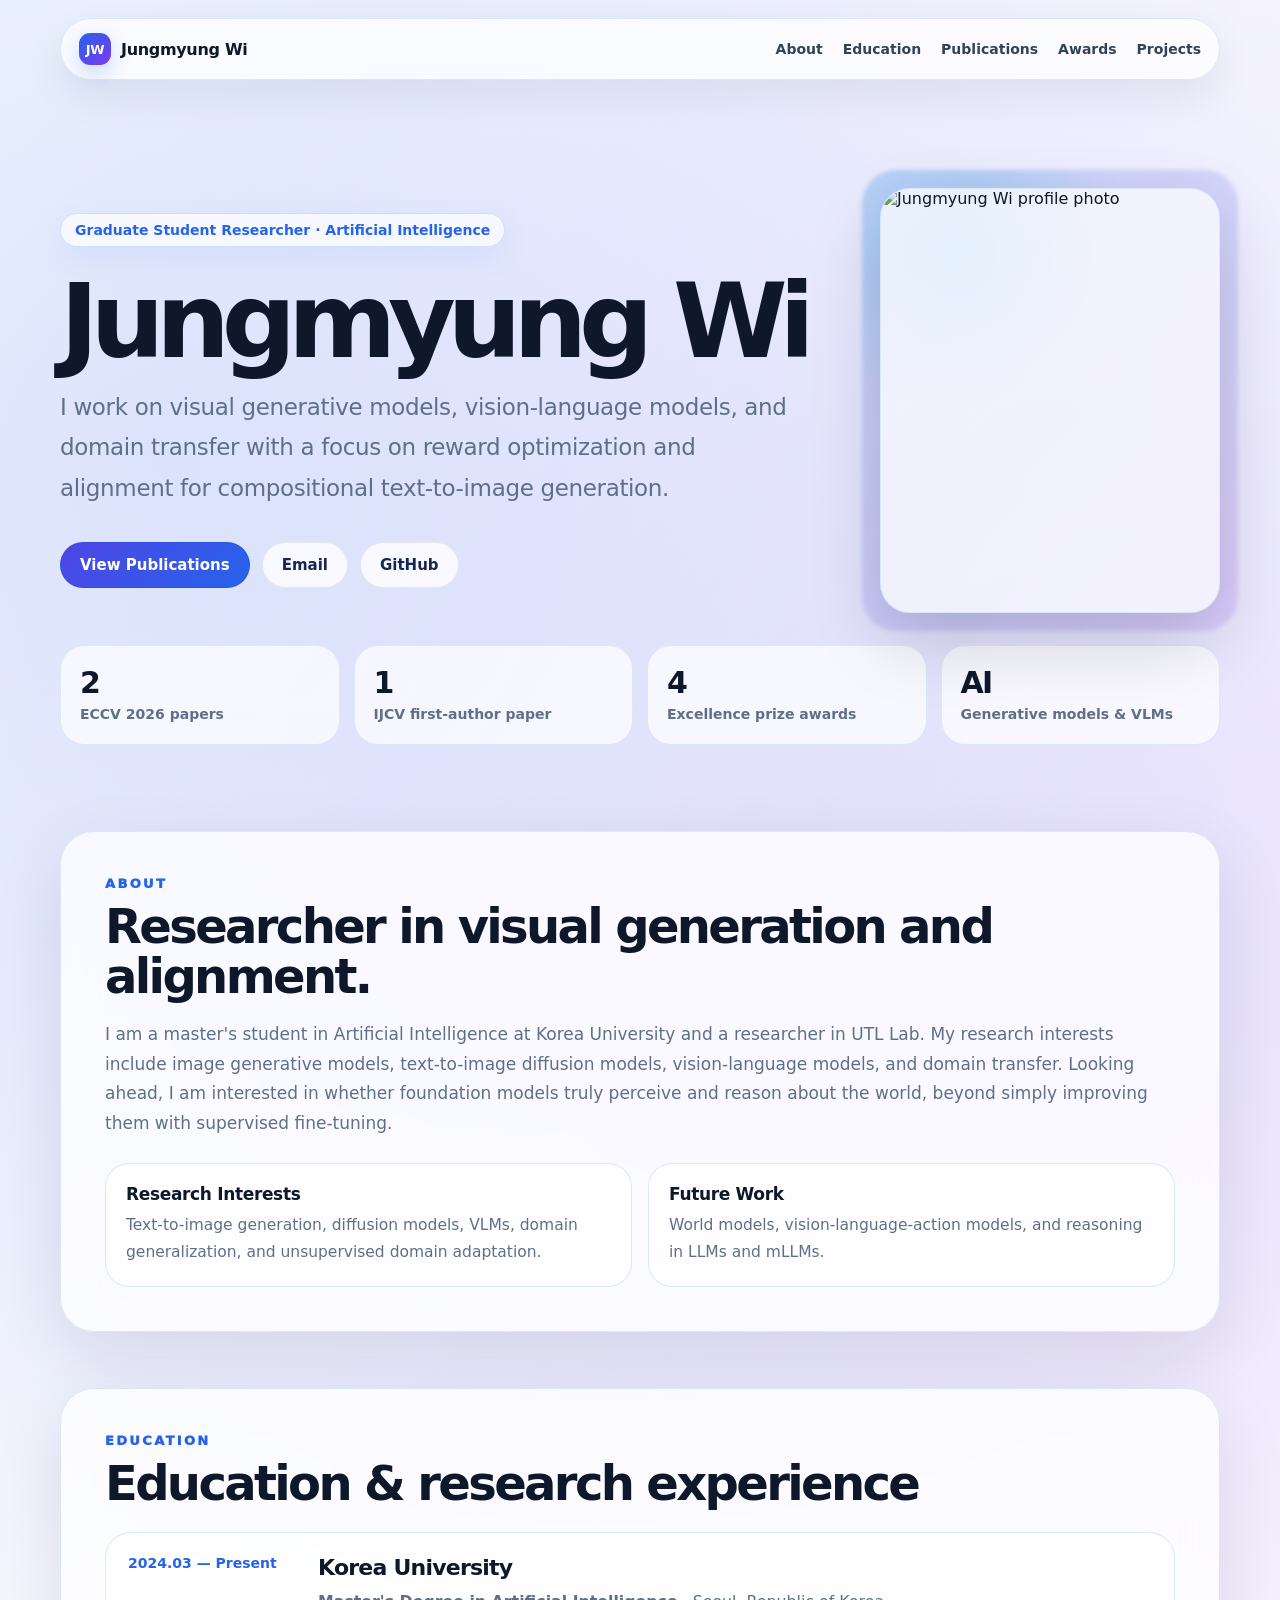
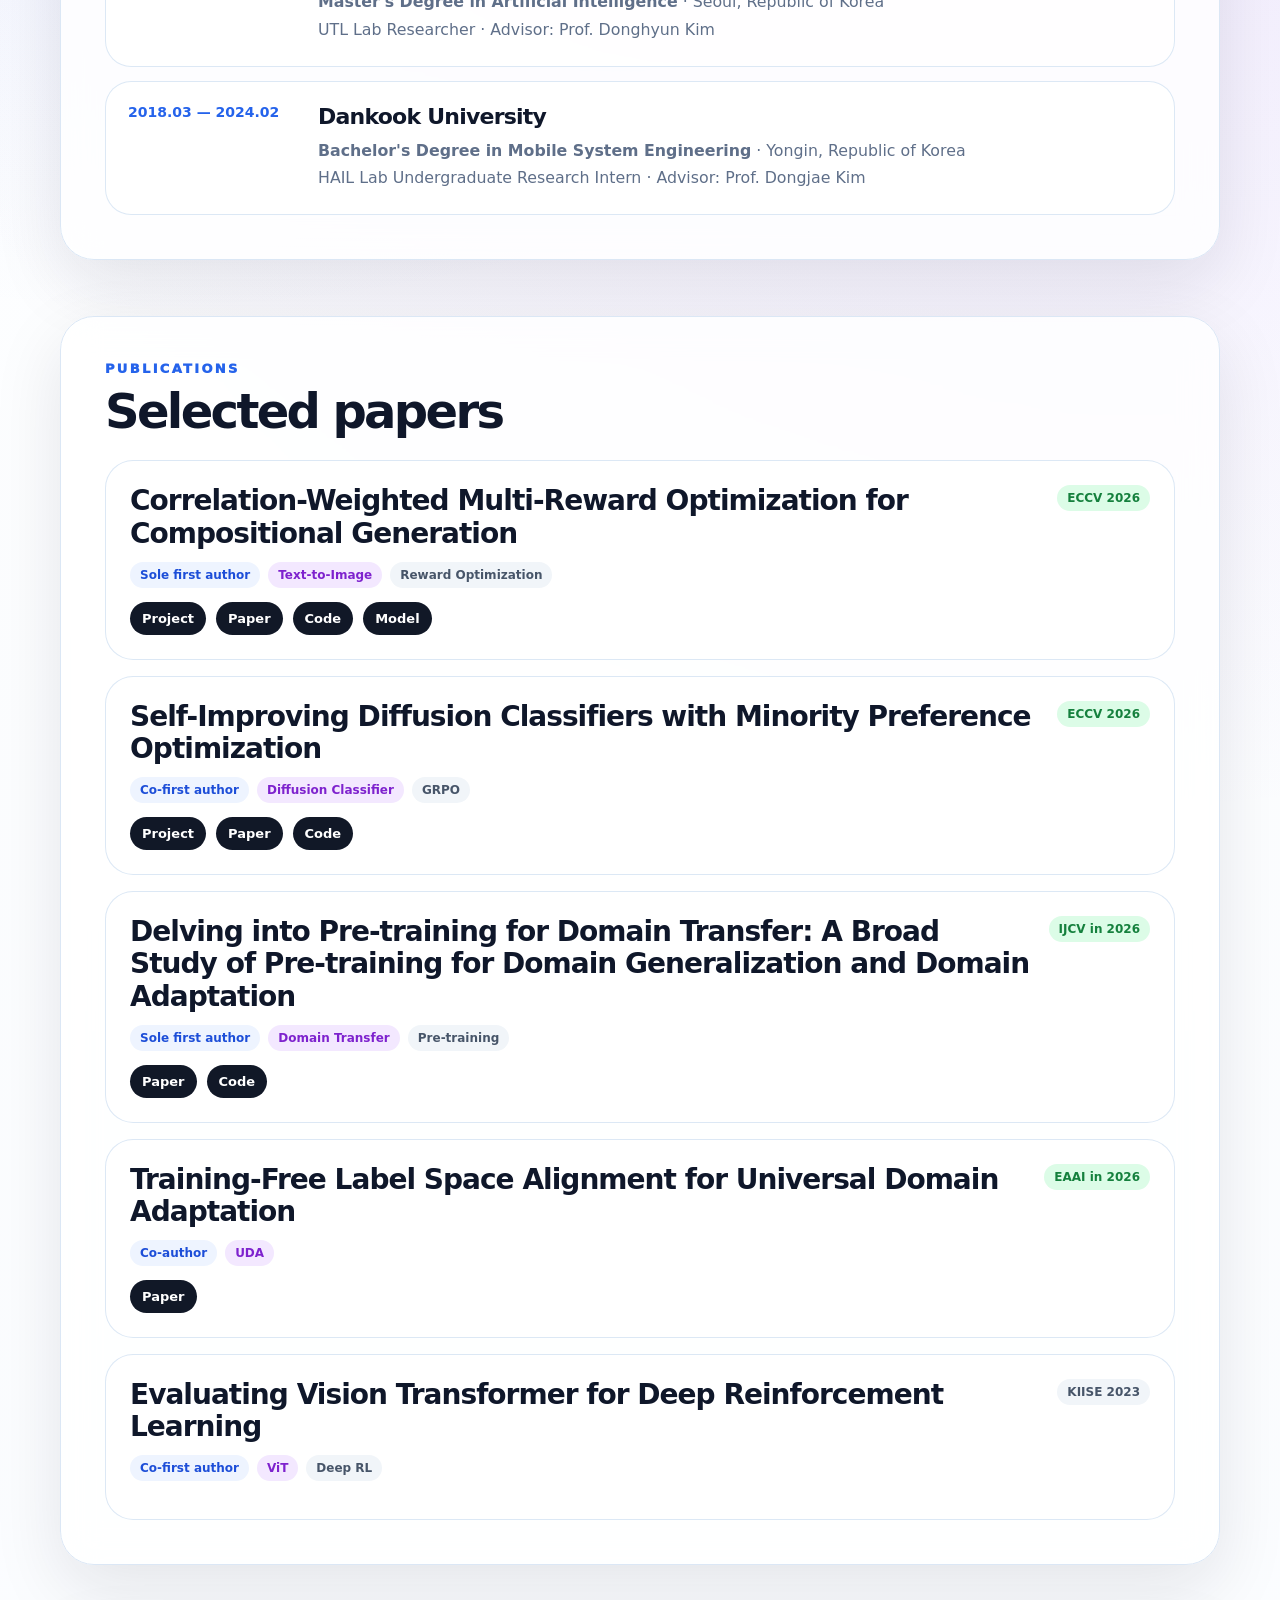
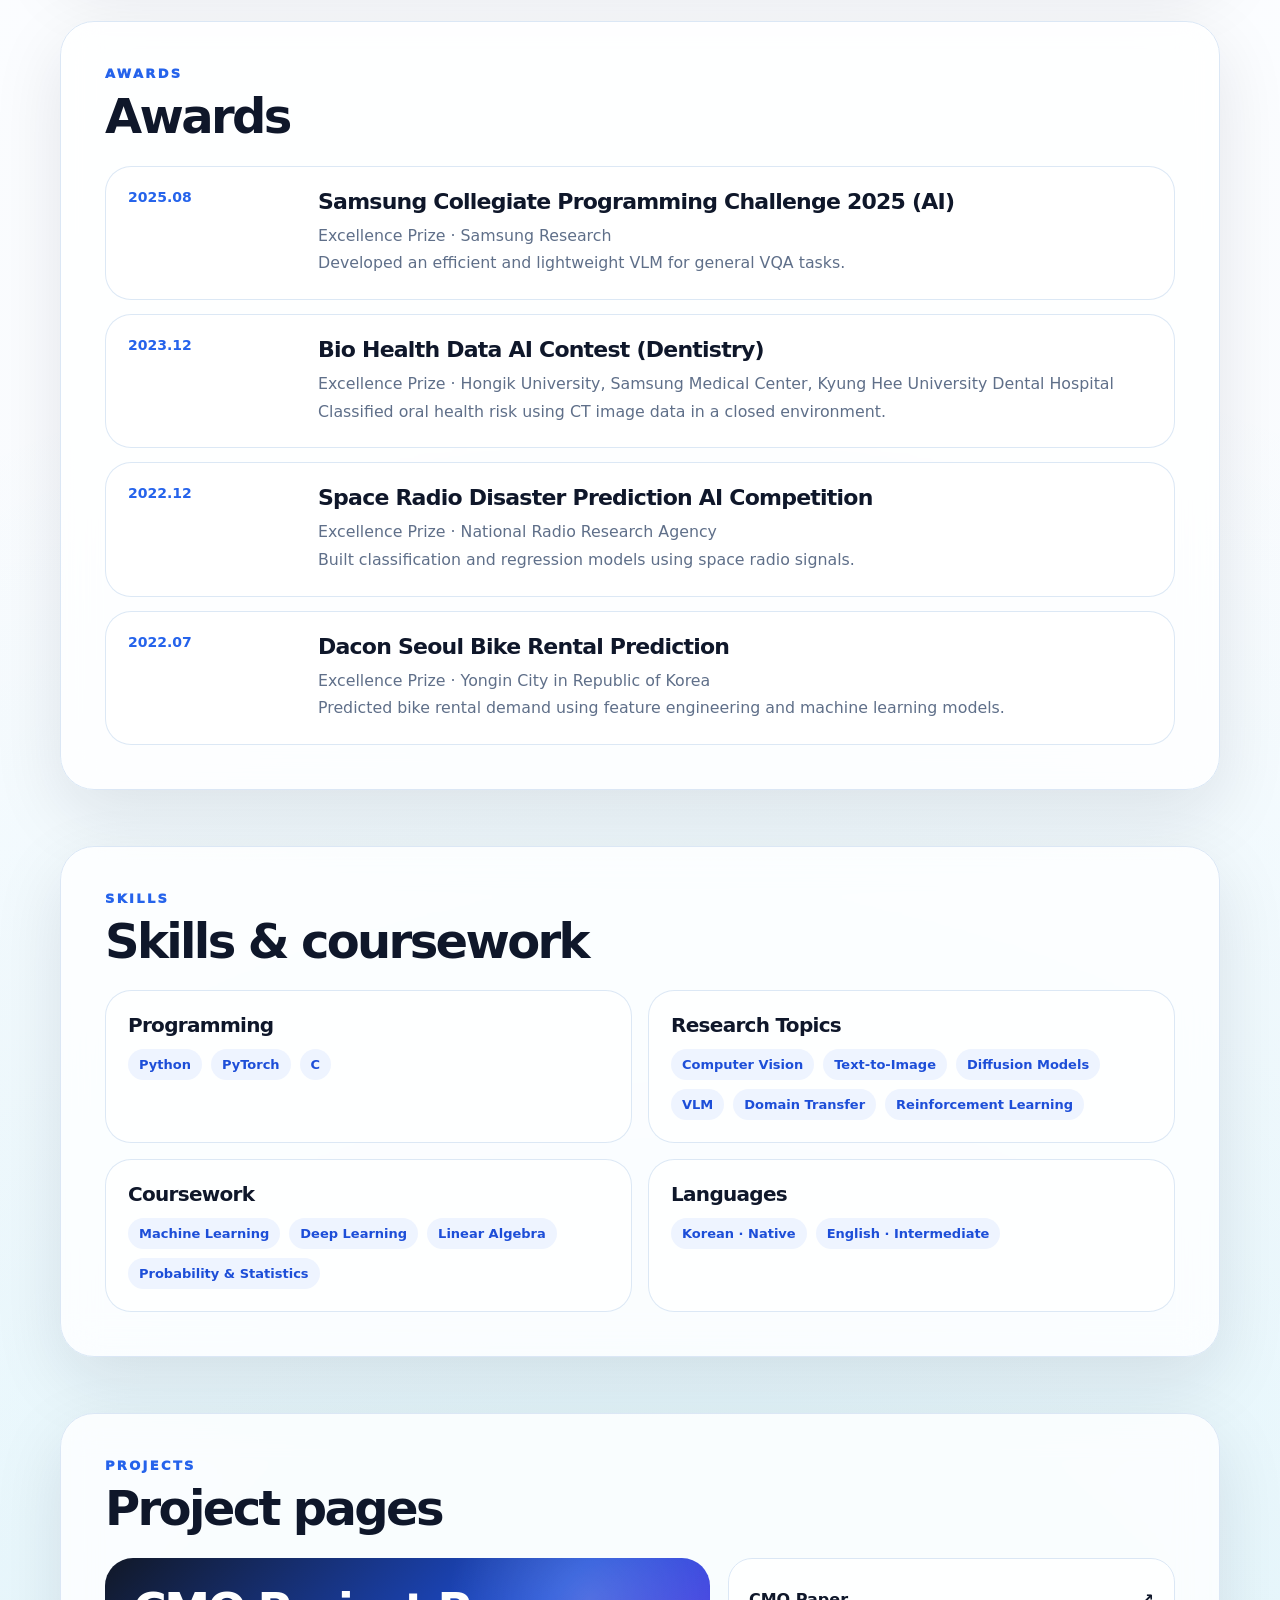
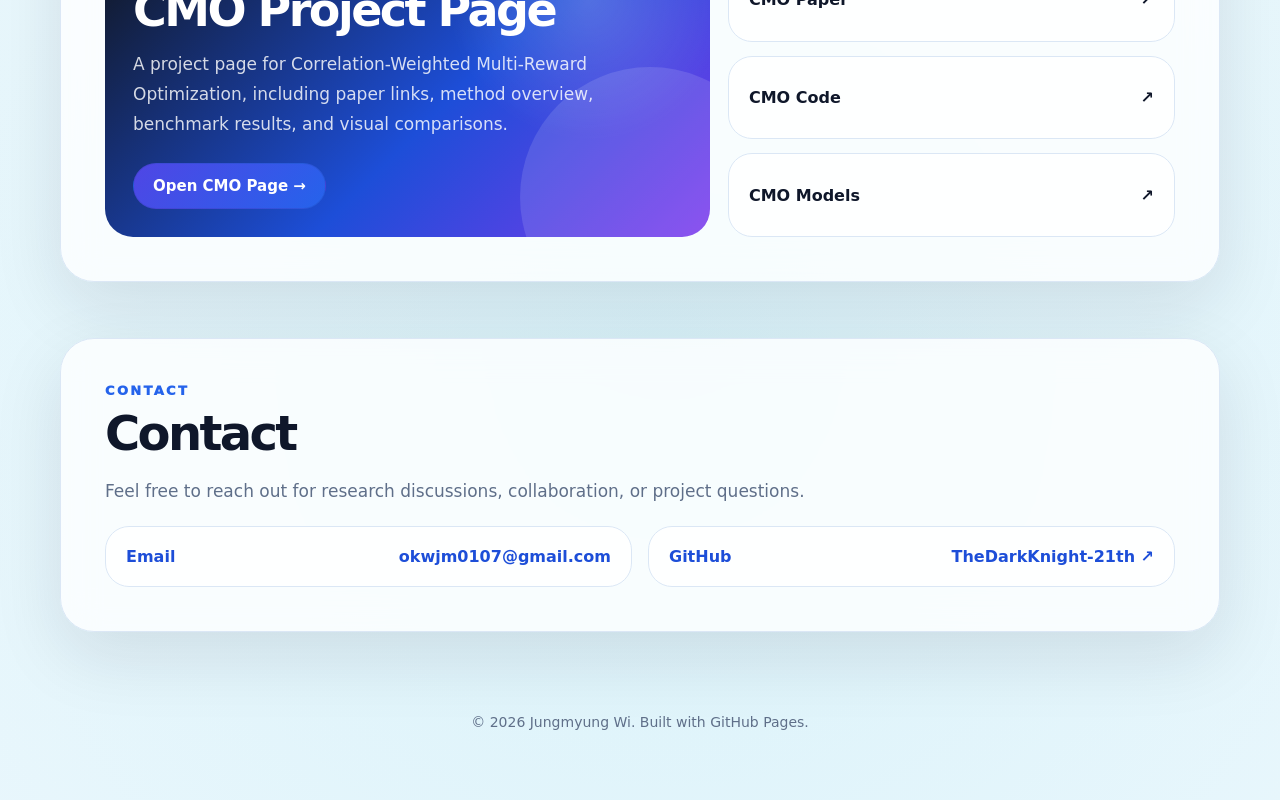
==== commit 4fb666da: "change" ====
--- a/index.html
+++ b/index.html
@@ -703,7 +703,7 @@
               <div class="time">2024.03 — Present</div>
               <div>
                 <h3>Korea University</h3>
-                <p><b>Master's Degree in Artificial Intelligence</b> · Seoul, Korea</p>
+                <p><b>Master's Degree in Artificial Intelligence</b> · Seoul, Republic of Korea</p>
                 <p>UTL Lab Researcher · Advisor: Prof. Donghyun Kim</p>
               </div>
             </div>
@@ -712,7 +712,7 @@
               <div class="time">2018.03 — 2024.02</div>
               <div>
                 <h3>Dankook University</h3>
-                <p><b>Bachelor's Degree in Mobile System Engineering</b> · Yongin, Korea</p>
+                <p><b>Bachelor's Degree in Mobile System Engineering</b> · Yongin, Republic of Korea</p>
                 <p>HAIL Lab Undergraduate Research Intern · Advisor: Prof. Dongjae Kim</p>
               </div>
             </div>
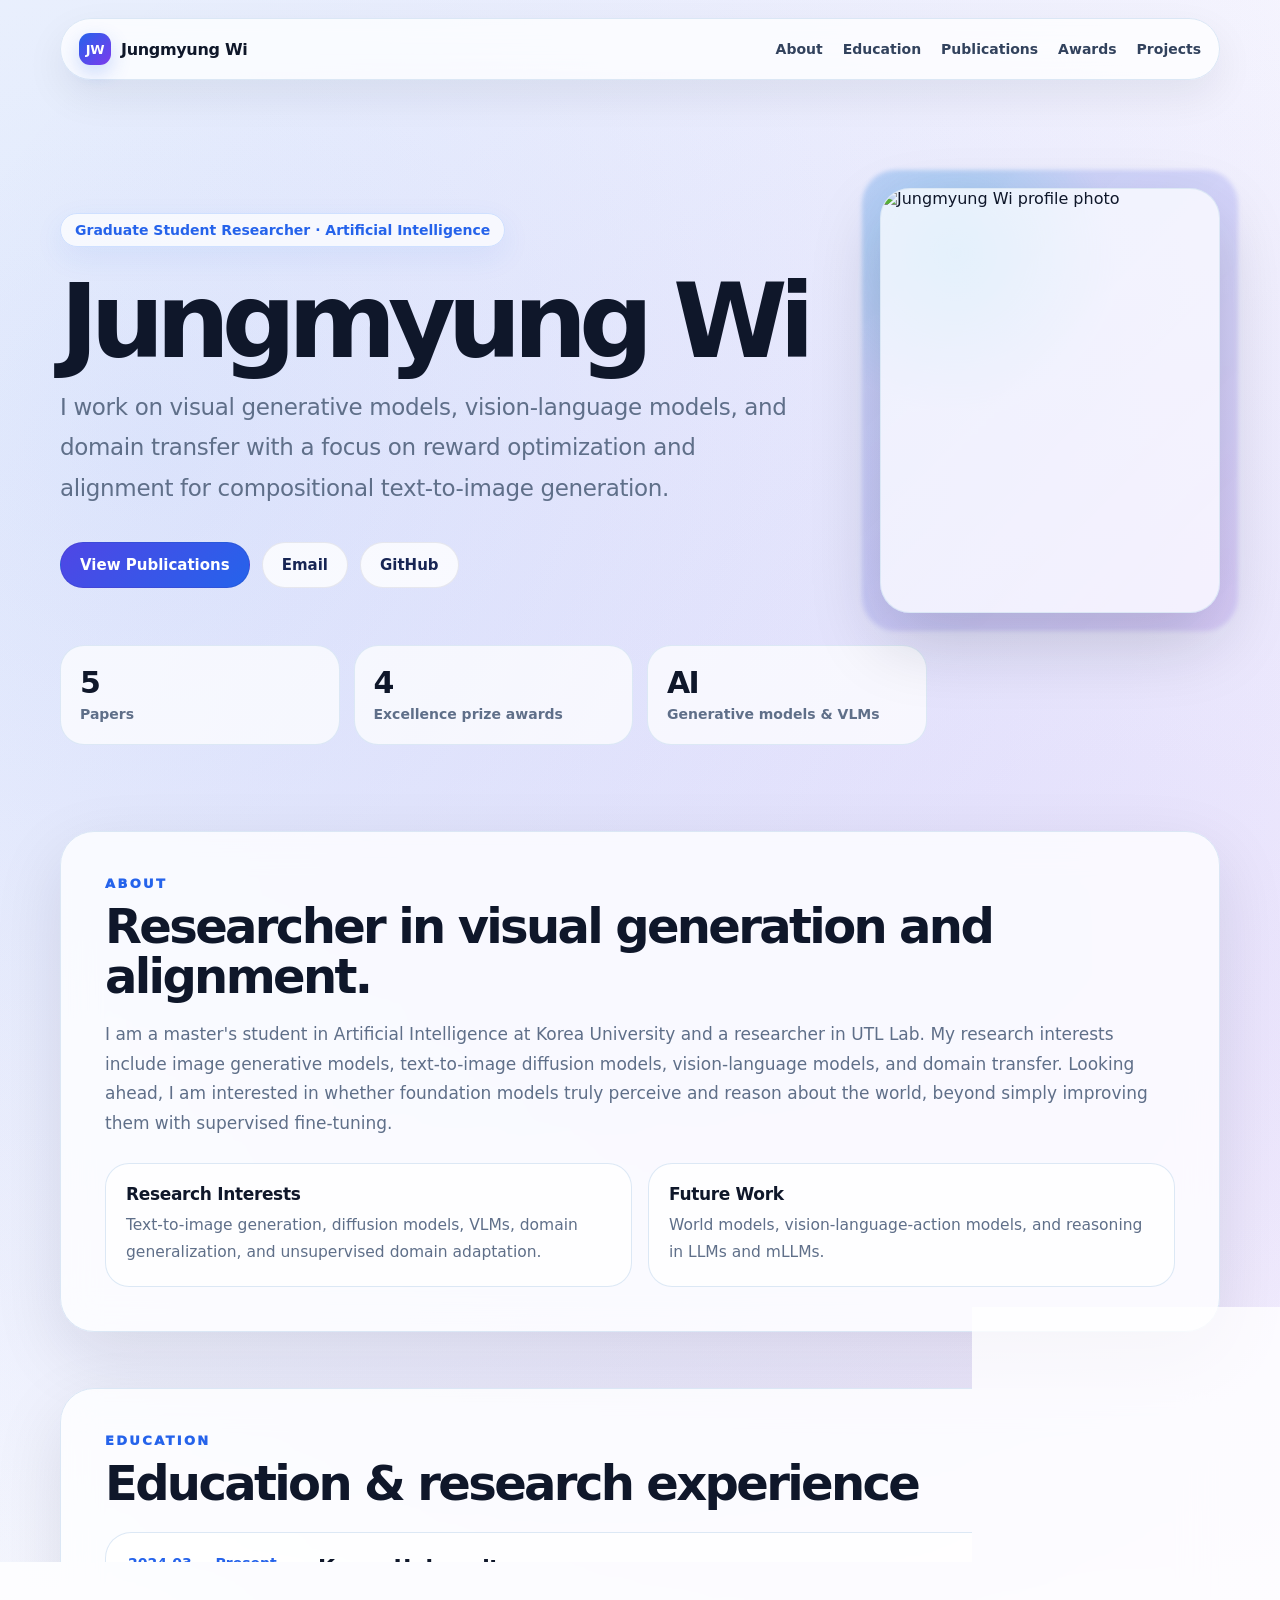
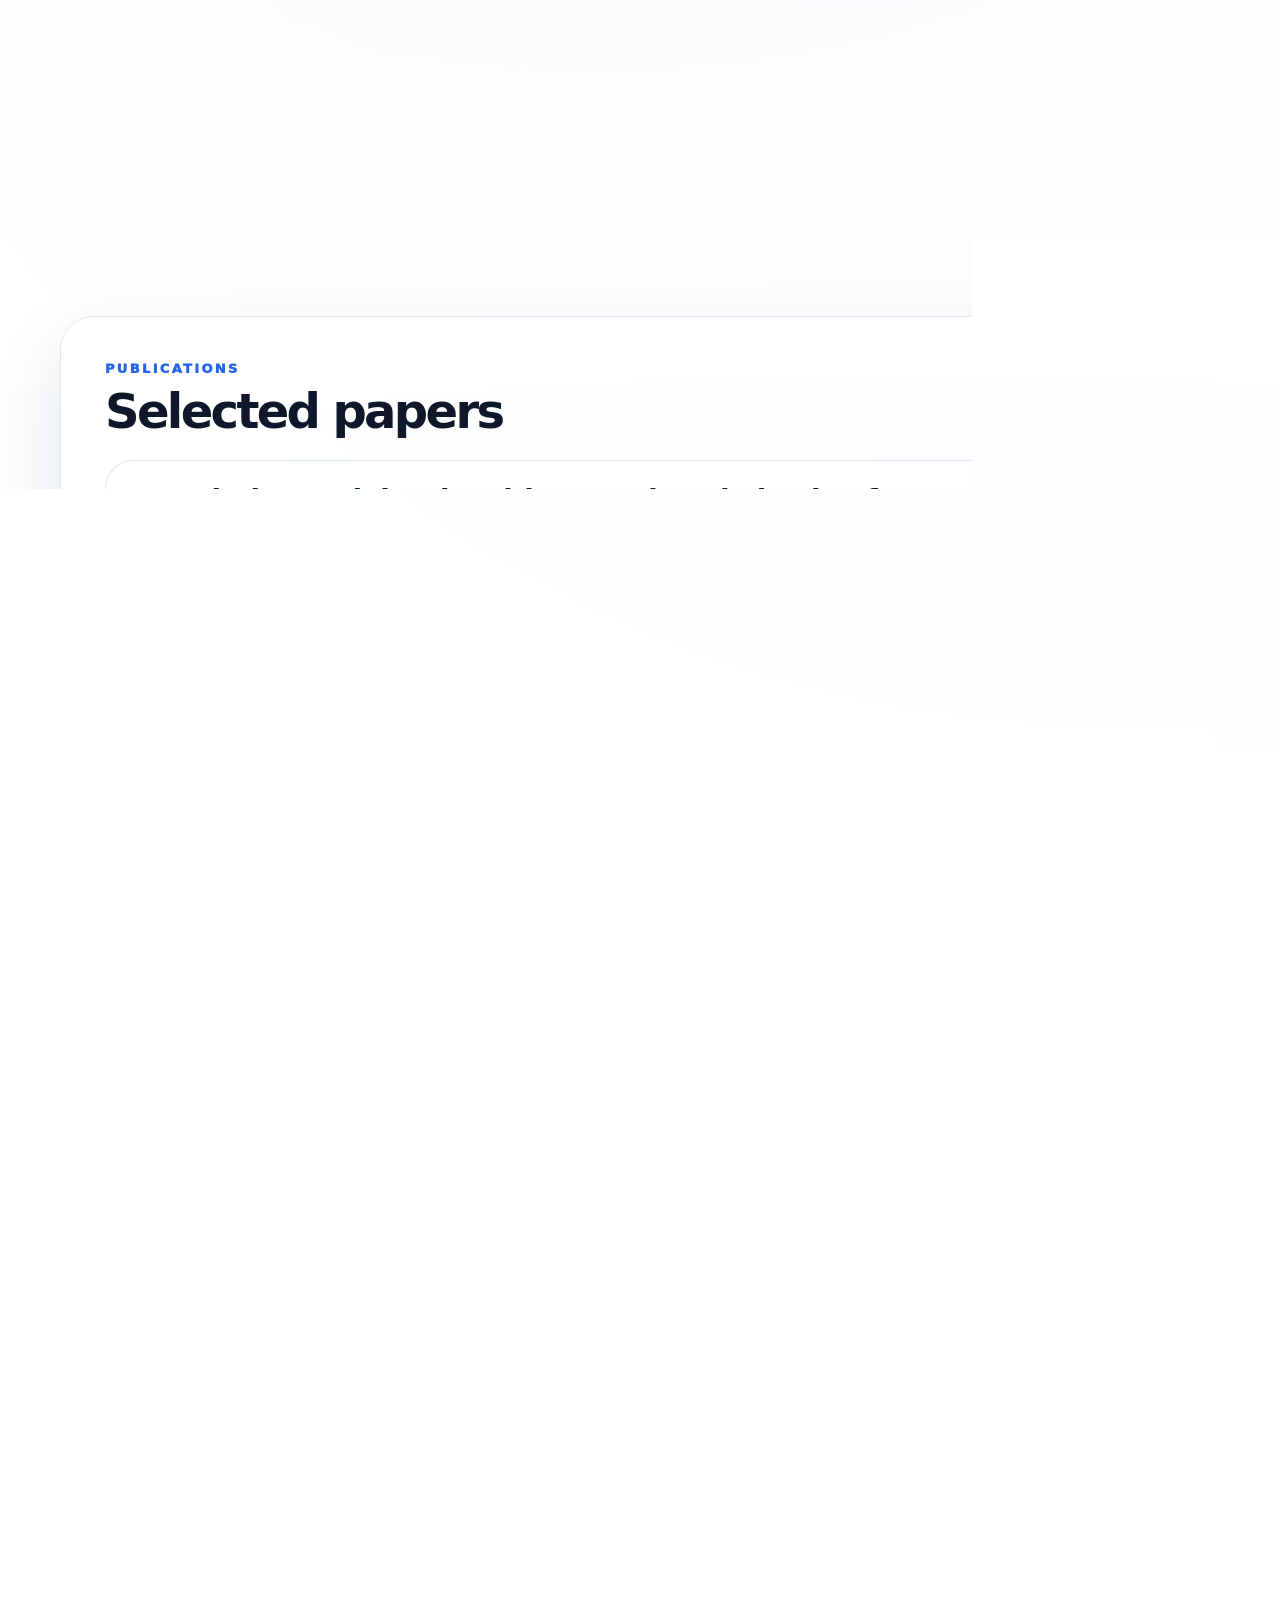
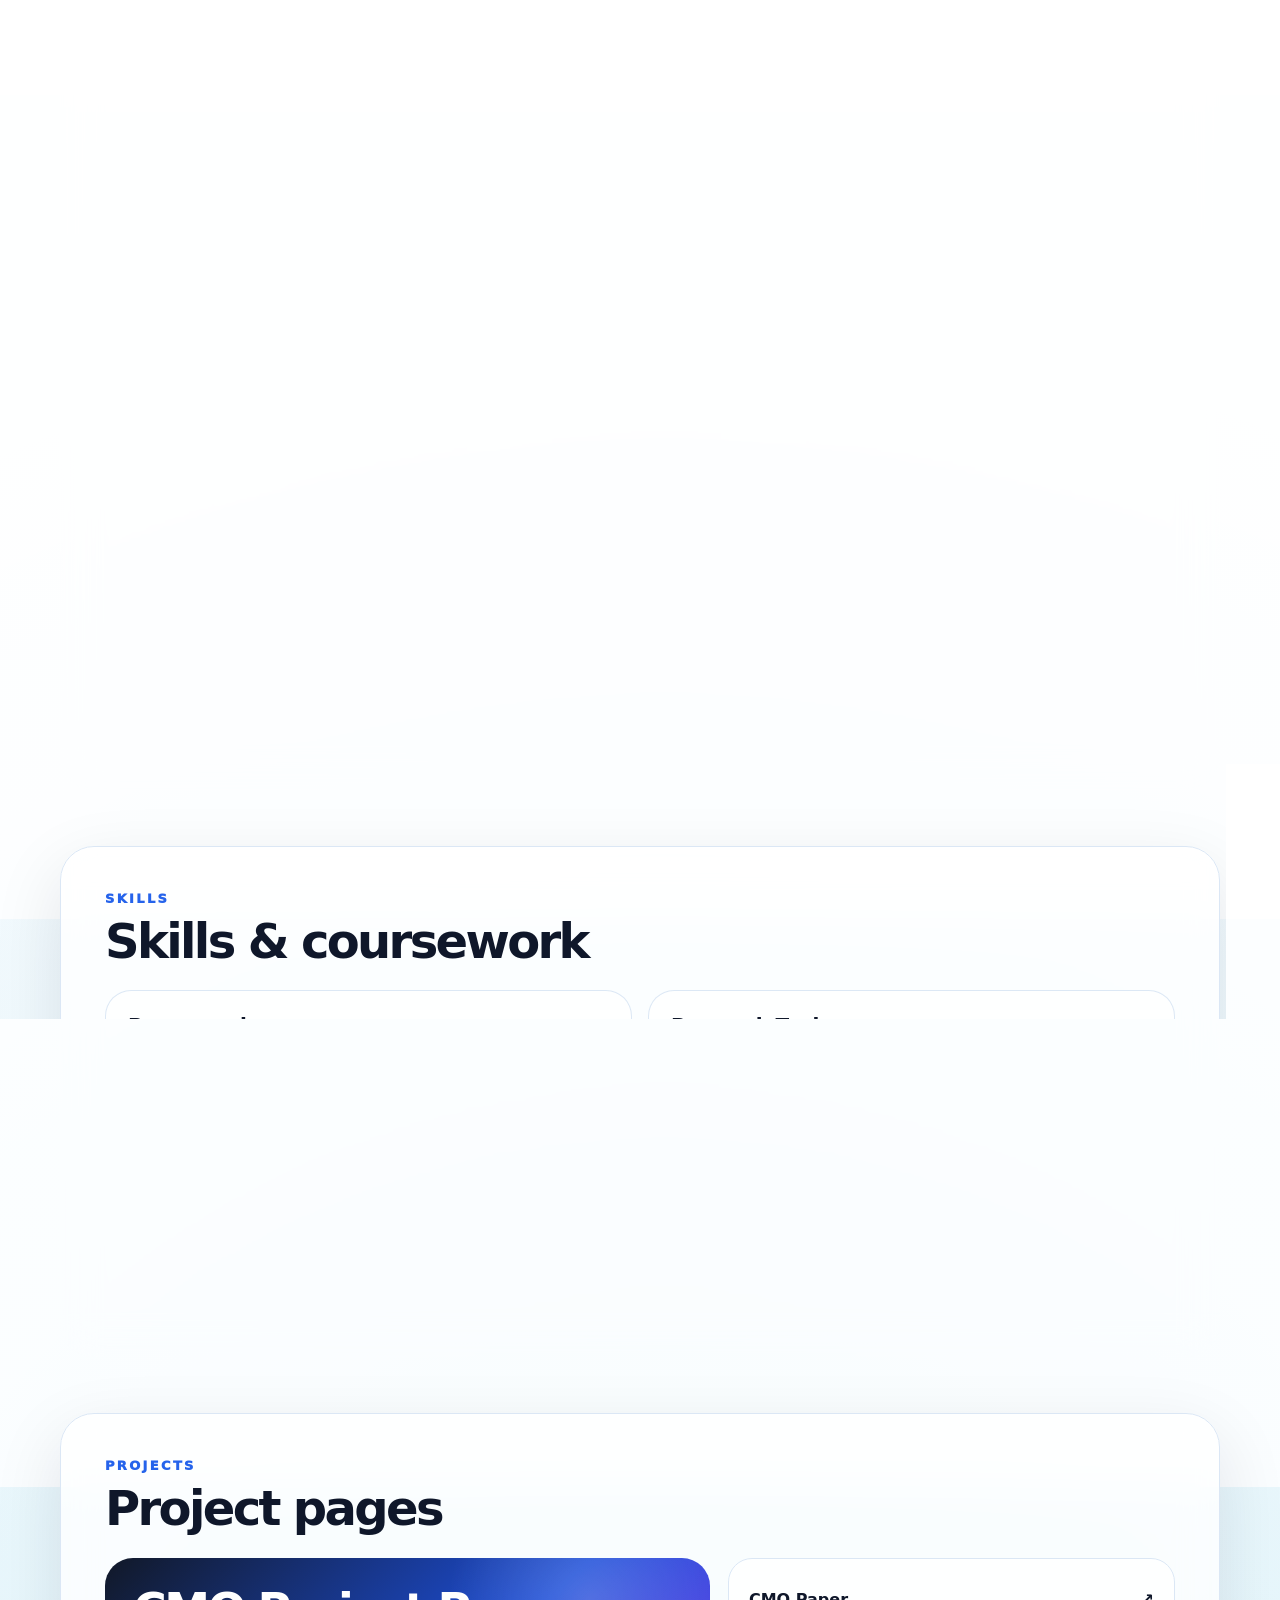
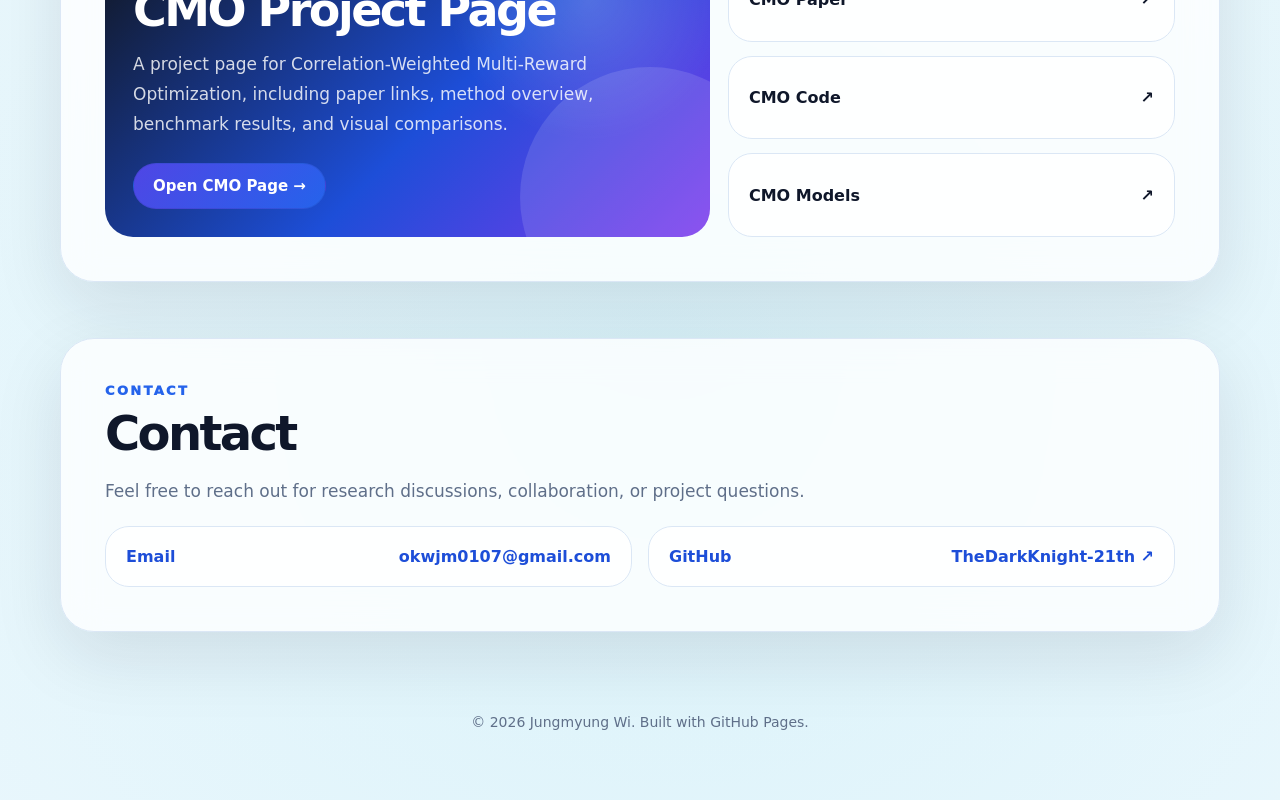
==== commit a958eac5: "change" ====
--- a/index.html
+++ b/index.html
@@ -661,8 +661,7 @@
         </div>
 
         <div class="stats">
-          <div class="stat"><b>2</b><span>ECCV 2026 papers</span></div>
-          <div class="stat"><b>1</b><span>IJCV first-author paper</span></div>
+          <div class="stat"><b>5</b><span>Papers</span></div>
           <div class="stat"><b>4</b><span>Excellence prize awards</span></div>
           <div class="stat"><b>AI</b><span>Generative models & VLMs</span></div>
         </div>
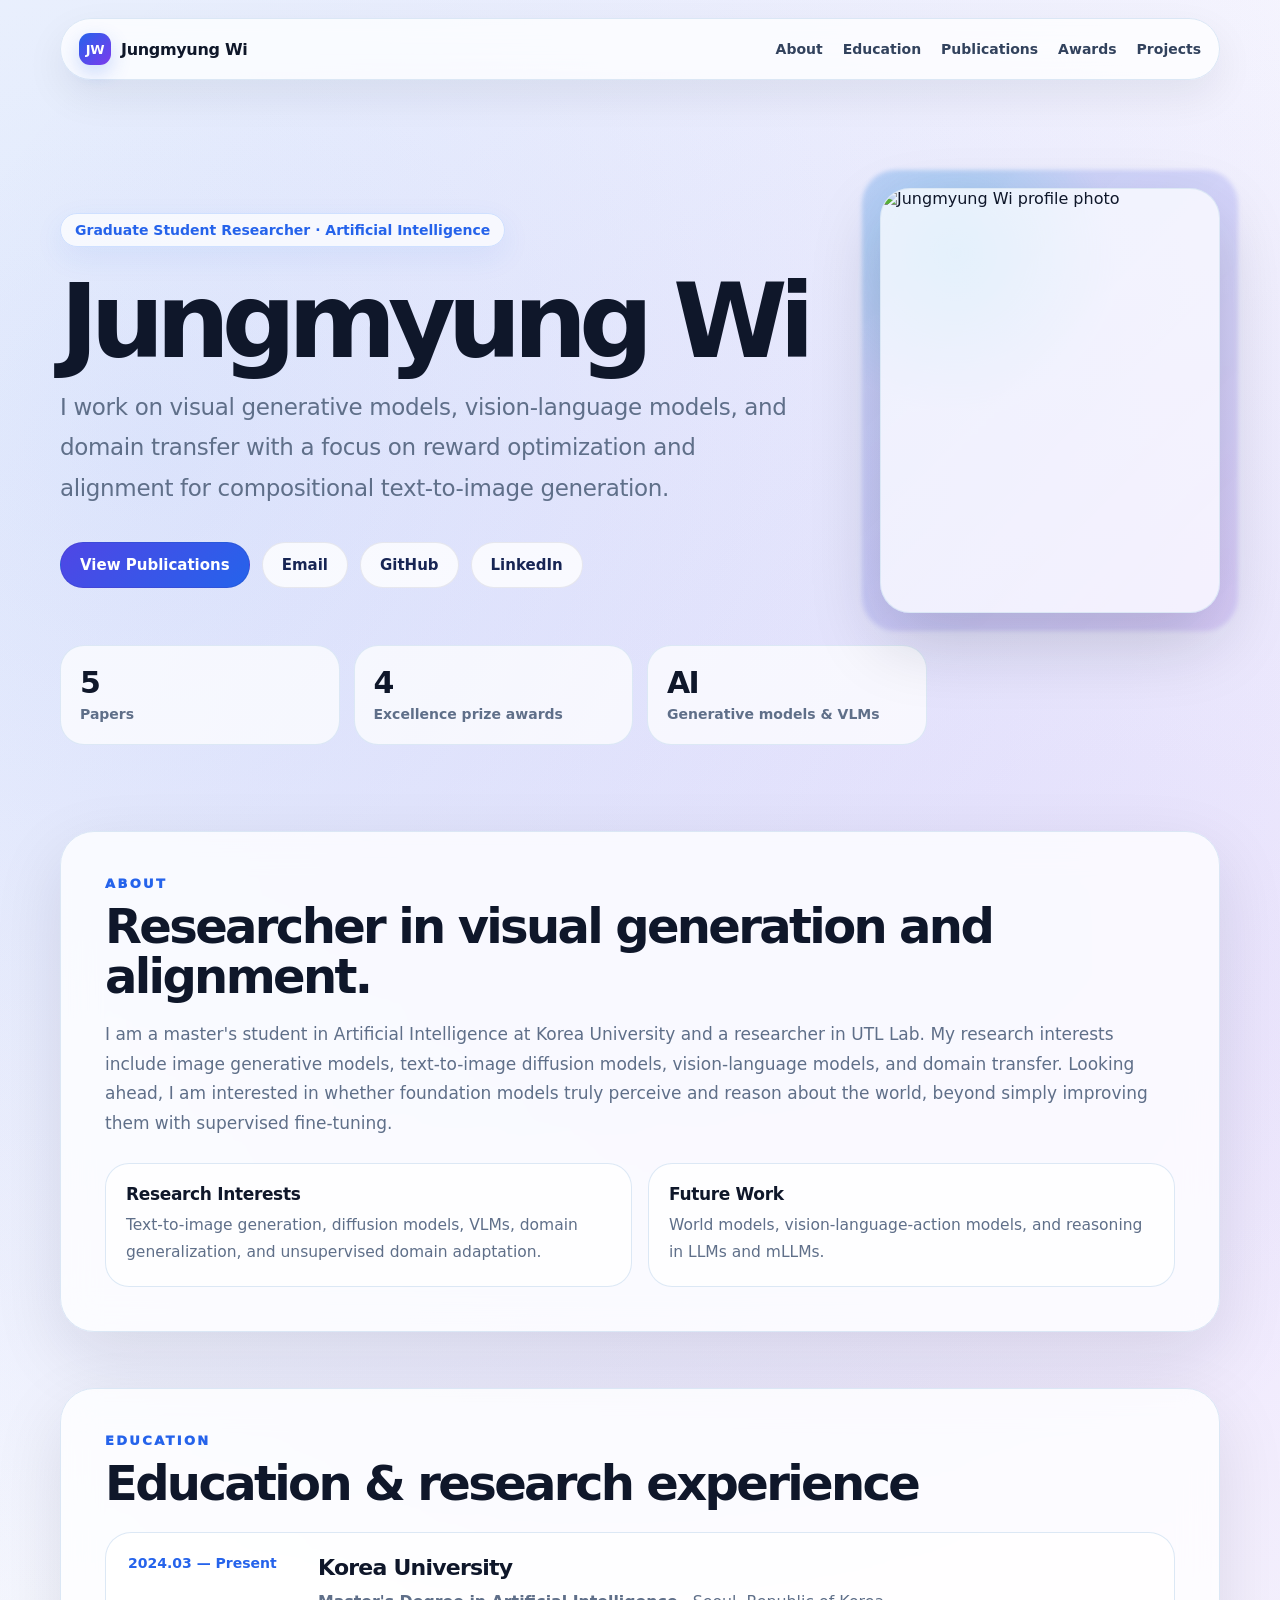
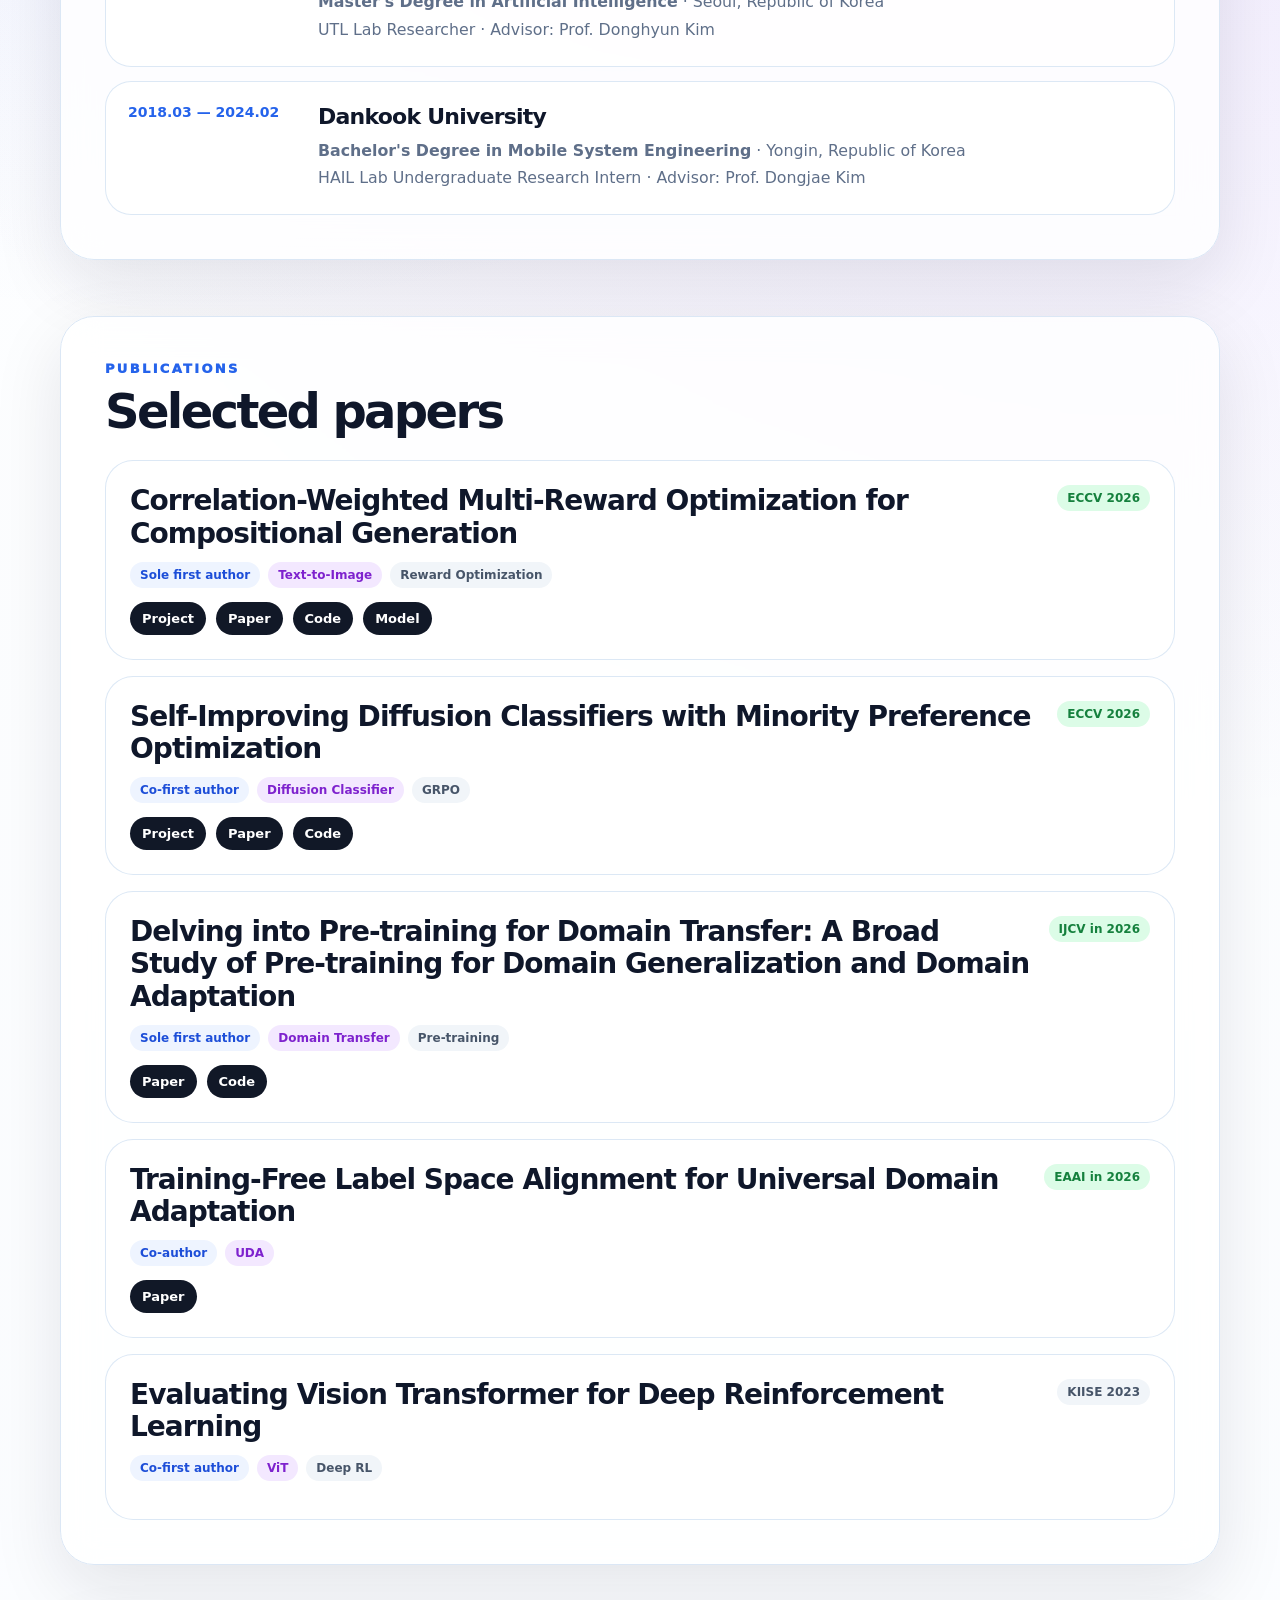
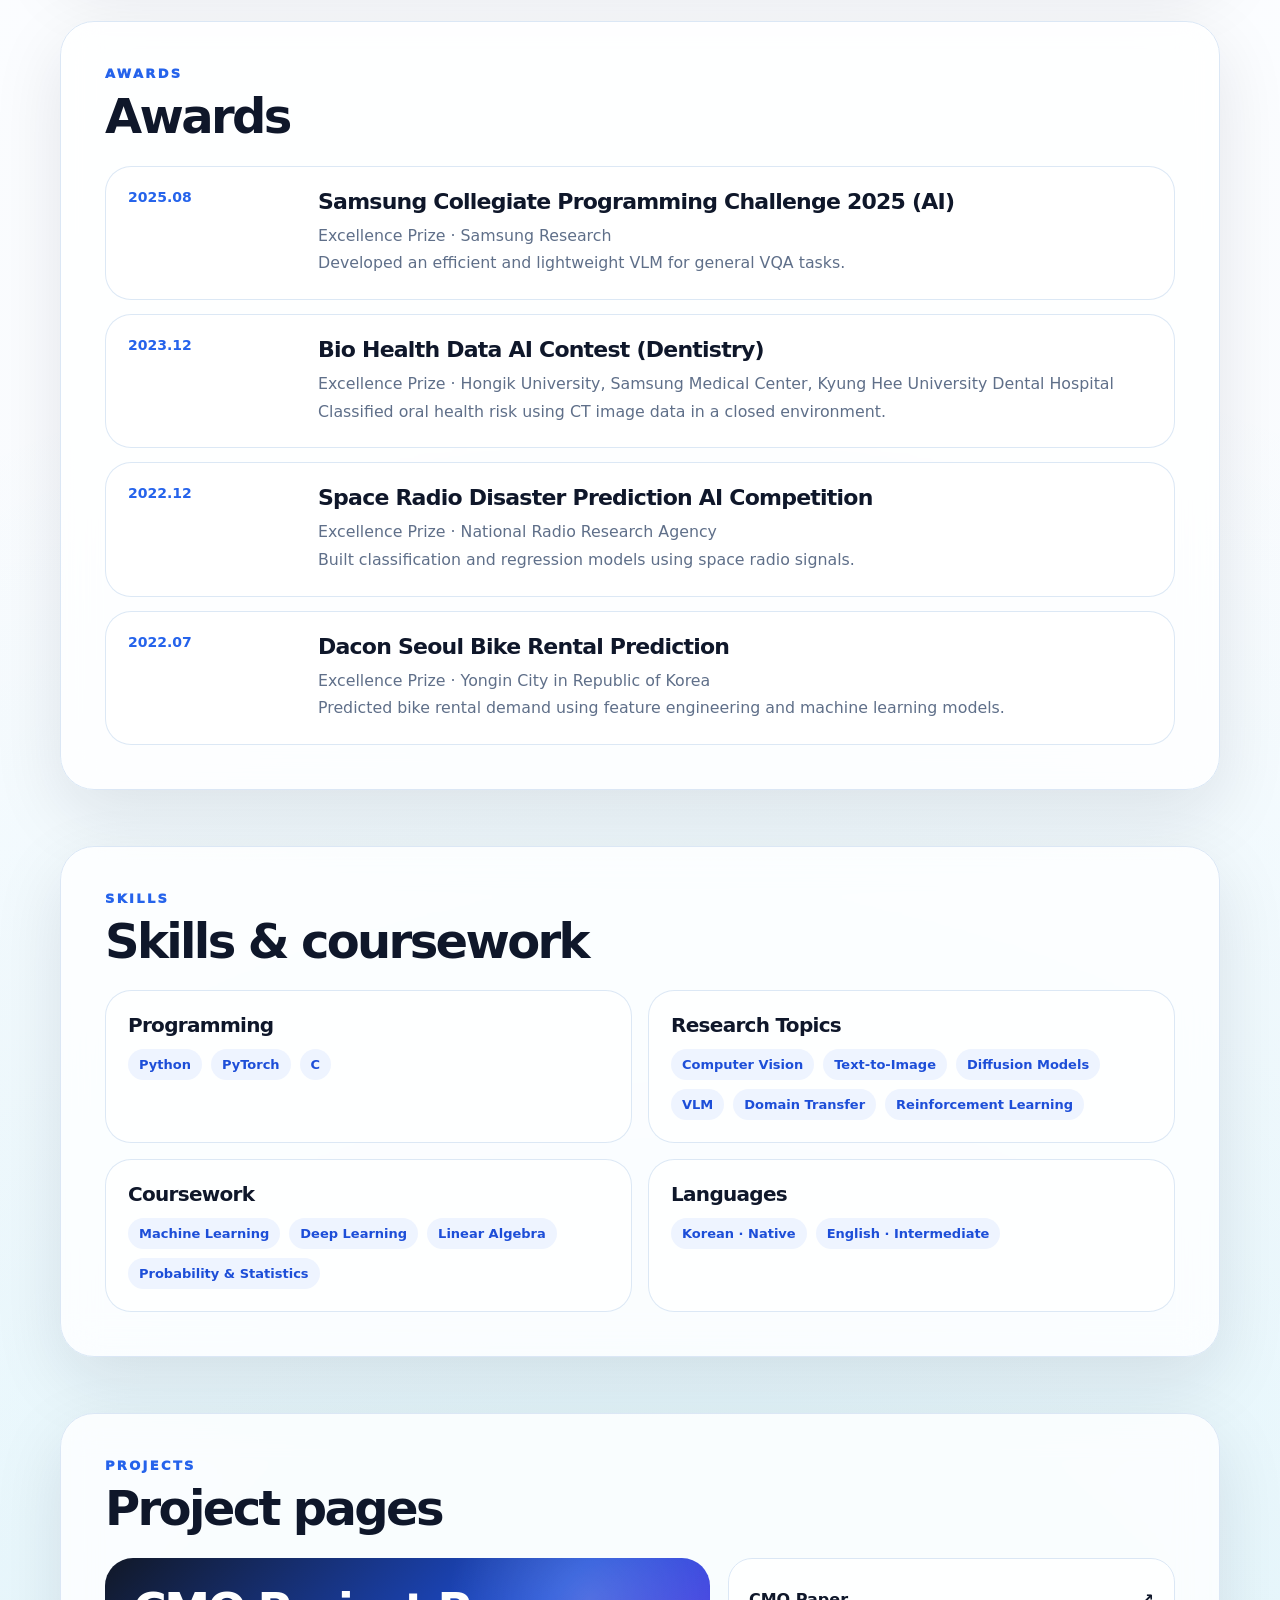
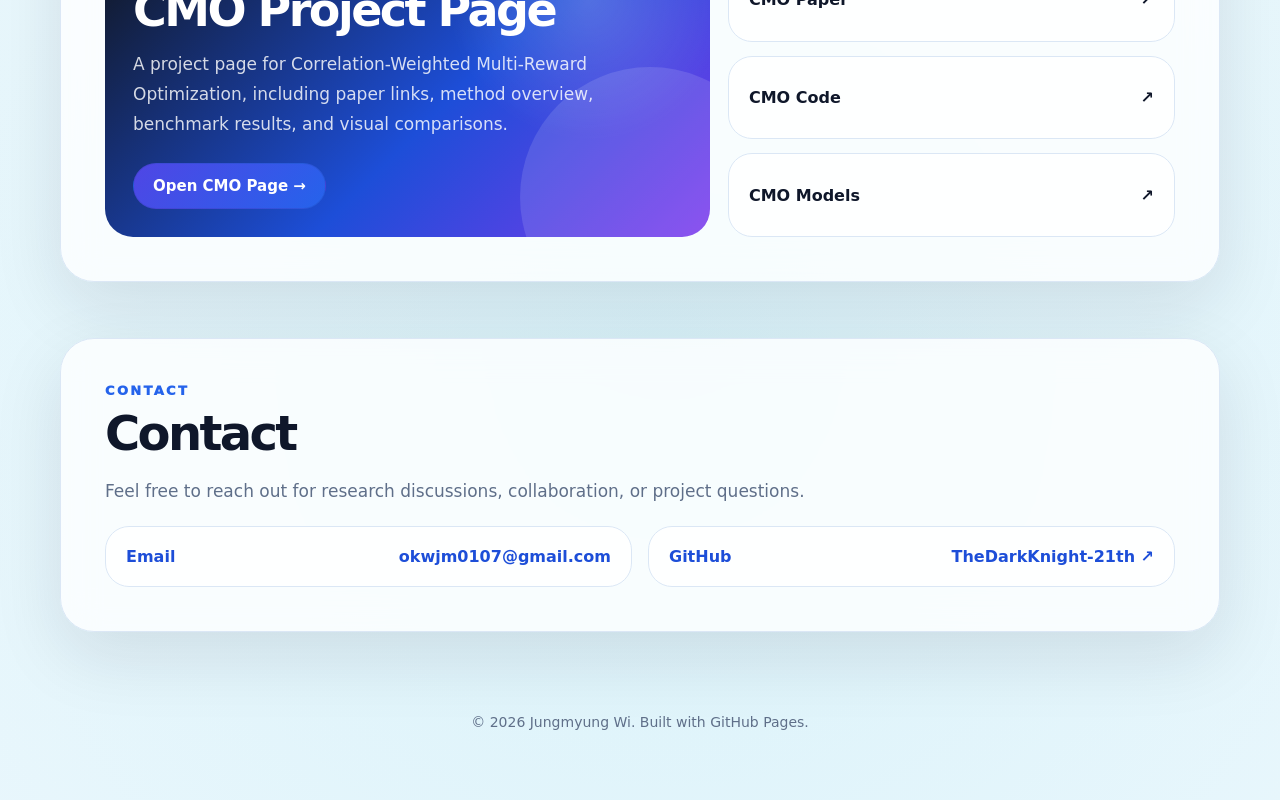
==== commit 7c7b83e7: "add linkedIN" ====
--- a/index.html
+++ b/index.html
@@ -652,6 +652,7 @@
               <a class="btn btn-primary" href="#publications">View Publications</a>
               <a class="btn btn-light" href="mailto:okwjm0107@gmail.com">Email</a>
               <a class="btn btn-light" href="https://github.com/TheDarkKnight-21th" target="_blank" rel="noopener noreferrer">GitHub</a>
+              <a class="btn btn-light" href="https://www.linkedin.com/in/okwjm0107" target="_blank" rel="noopener noreferrer">LinkedIn</a>
             </div>
           </div>
 
